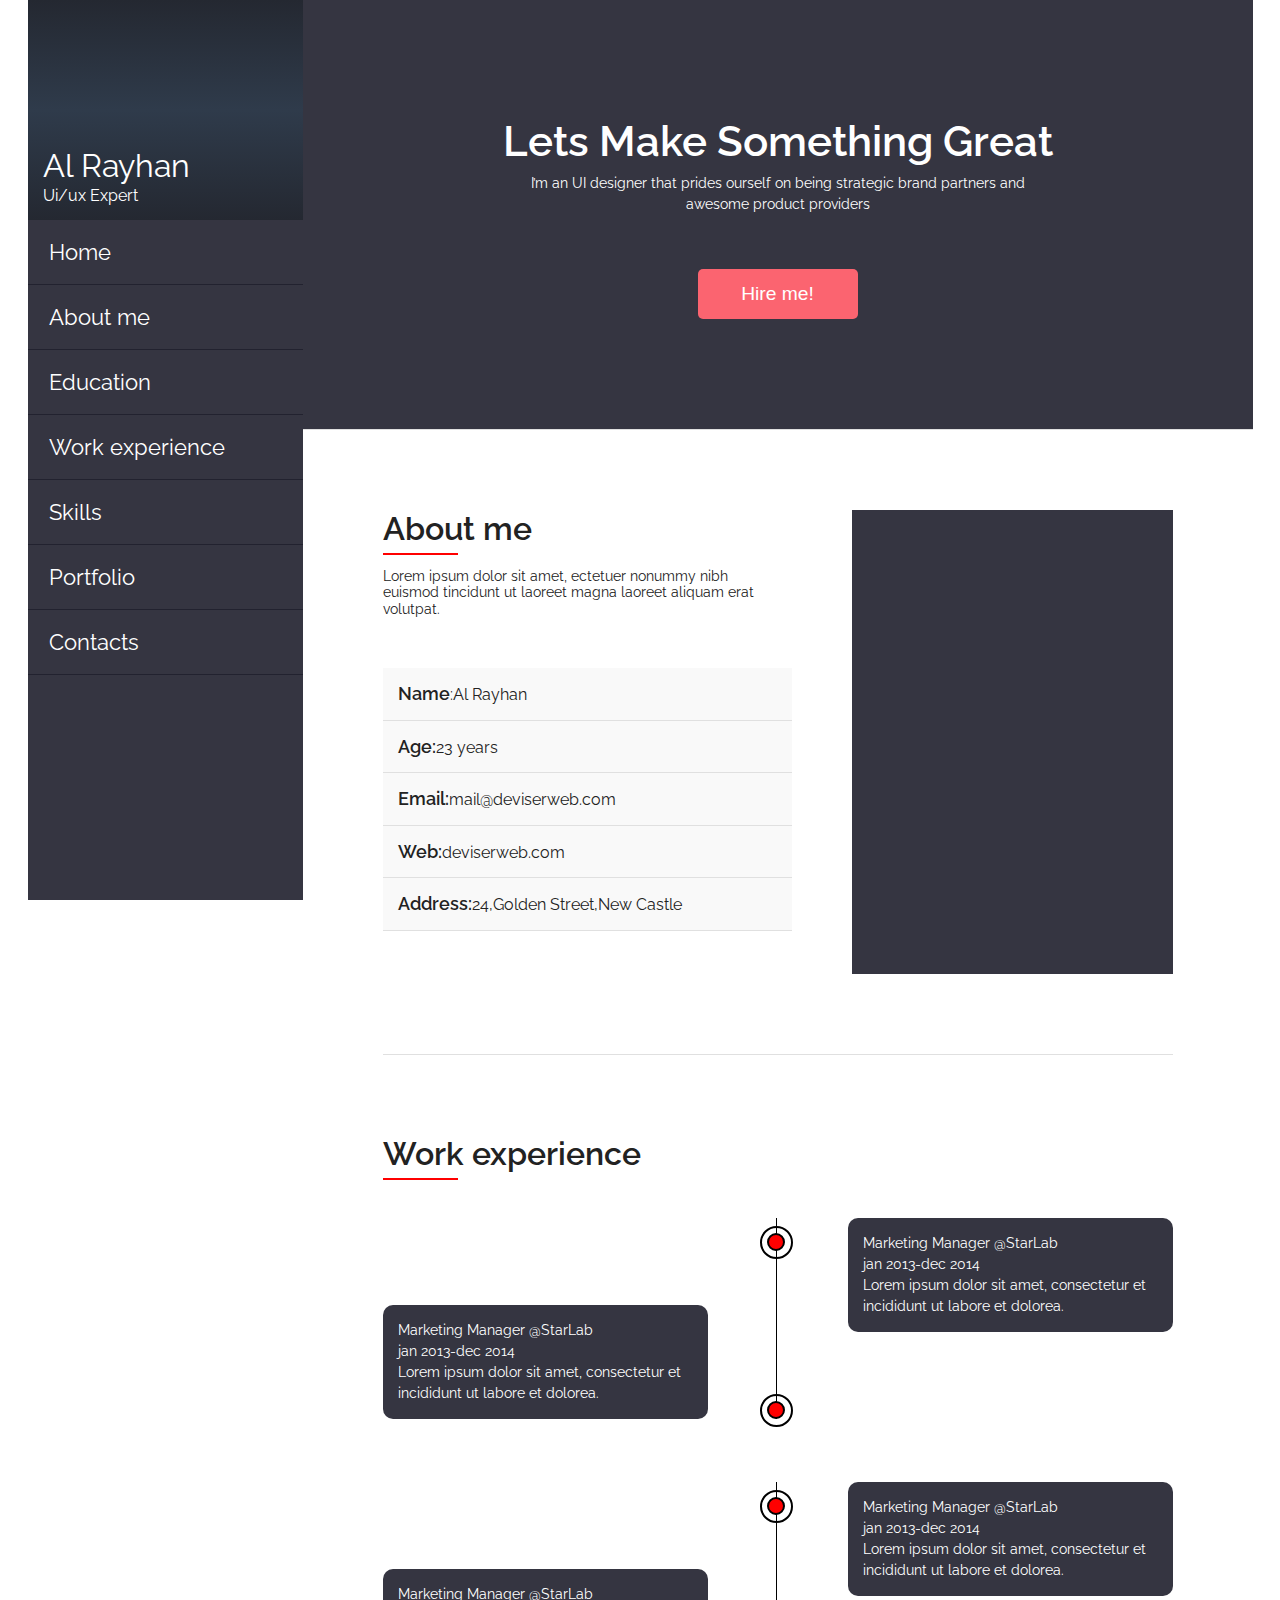
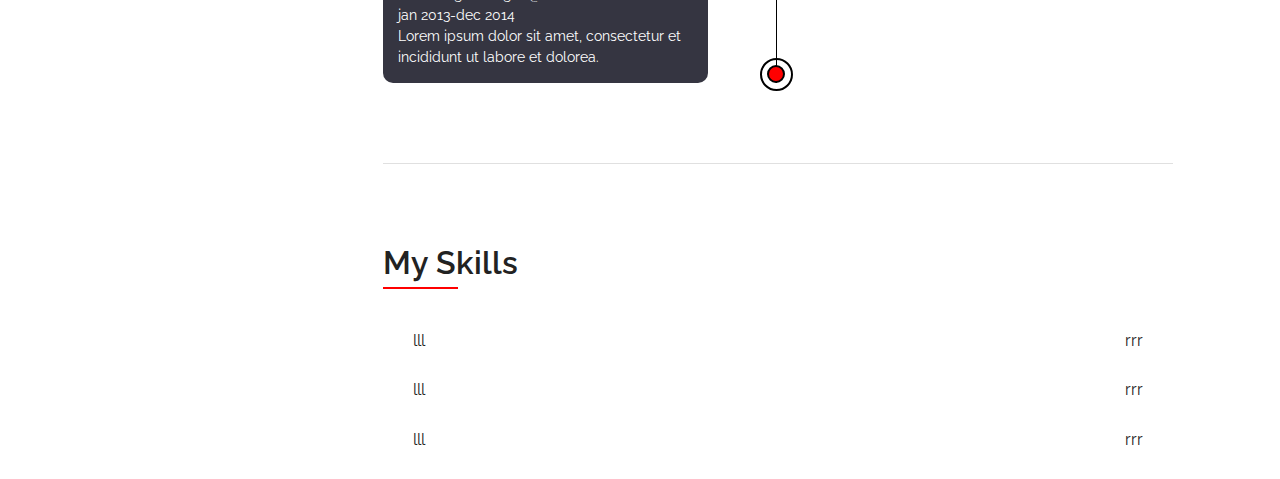
==== index.html @ 4c9f5d1c "timeline add" ====
<!DOCTYPE html>
<html lang="en">
<head>
    <meta charset="UTF-8">
    <title>Title</title>
    <link href="style_resume-home.css" rel="stylesheet">
    <link href="fontawesome/css/all.css" rel="stylesheet">
    <link href="https://fonts.googleapis.com/css?family=Raleway&display=swap" rel="stylesheet">
</head>
<body>
<div class="full-width">
    <aside class="left-sidebar">
        <div class="avatar-gradient">
           <ul class="avatar-gradient__ul">
            <li>Al Rayhan</li>
            <li>Ui/ux Expert</li>
           </ul>
        </div>
            <ul class="left-sidebar__navigation">
                <li><a href="">Home</a> </li>
                <li><a href="">About me</a> </li>
                <li><a href="">Education</a> </li>
                <li><a href="">Work experience</a> </li>
                <li><a href="">Skills</a> </li>
                <li><a href="">Portfolio</a> </li>
                <li><a href="">Contacts</a> </li>
            </ul>
    </aside>
    <main class="full-width column">
        <div class="main-content__width chanel__bottom">
            <div class="welcome">
                <h1>Lets Make Something Great</h1>
                <h2>I’m an UI designer that prides ourself on being strategic brand partners and <br> awesome product providers</h2>
                <button class="welcome__button">Hire me!</button>
            </div>
        </div>
<div class="introducing">
        <article class="main-content__width">
            <div class="introducing__left-side">
                <div class="heading">
                    <h1><span>Abou</span>t me</h1> <br>
                    <p>Lorem ipsum dolor sit amet, ectetuer nonummy nibh <br> euismod tincidunt ut laoreet  magna  laoreet  aliquam erat volutpat.</p>
                </div>
                <ul class="profile__list">
                    <li><span>Name</span>:Al Rayhan</li>
                    <li><span>Age:</span>23 years</li>
                    <li><span>Email:</span>mail@deviserweb.com</li>
                    <li><span>Web:</span>deviserweb.com</li>
                    <li><span>Address:</span>24,Golden Street,New Castle</li>
                </ul>
            </div>
            <div class="introducing__right-side">
                <img src="media/avatar.png" alt="avatar">
            </div>
        </article>
</div>
        <div class="work-experience">
                <div class="heading">
                    <h1><span>Work</span> experience</h1> <br>
                </div>
            <div class="main-content__width">
                <div class="timeline-block">
                    <ul class="timeline-el__left">
                        <li class="timeline-el-item">
                            <div class="timeline-el-item__circle">
                                <div class="timeline-el-item__circle-big"></div>
                            </div>
                            <div class="timeline-el-item__wrapper">
                                <div class="timeline-el-item__line"></div>
                                <div class="timeline-el-item__content">
                                    <p><span>Marketing Manager</span> @StarLab</p>
                                    <p>jan 2013-dec 2014</p>
                                    <p>Lorem ipsum dolor sit amet, consectetur et incididunt ut labore et dolorea.</p>
                                </div>
                            </div>
                        </li>
                        <li class="timeline-el-item">
                            <div class="timeline-el-item__circle">
                                <div class="timeline-el-item__circle-big"></div>
                            </div>
                            <div class="timeline-el-item__wrapper">
                                <div class="timeline-el-item__line"></div>
                                <div class="timeline-el-item__content">
                                    <p><span>Marketing Manager</span> @StarLab</p>
                                    <p>jan 2013-dec 2014</p>
                                    <p>Lorem ipsum dolor sit amet, consectetur et incididunt ut labore et dolorea.</p>
                                </div>
                            </div>
                        </li>
                    </ul>
                    <ul class="timeline-el__right">
                        <li class="timeline-el-item">
                            <div class="timeline-el-item__circle">
                                <div class="timeline-el-item__circle-big"></div>
                            </div>
                            <div class="timeline-el-item__wrapper">
                                <div class="timeline-el-item__line"></div>
                                <div class="timeline-el-item__content">
                                <p><span>Marketing Manager</span> @StarLab</p>
                                <p>jan 2013-dec 2014</p>
                                <p>Lorem ipsum dolor sit amet, consectetur et incididunt ut labore et dolorea.</p>
                            </div>
                            </div>
                        </li>
                        <li class="timeline-el-item">
                            <div class="timeline-el-item__circle">
                                <div class="timeline-el-item__circle-big"></div>
                            </div>
                            <div class="timeline-el-item__wrapper">
                                <div class="timeline-el-item__line"></div>
                                <div class="timeline-el-item__content">
                                    <p><span>Marketing Manager</span> @StarLab</p>
                                    <p>jan 2013-dec 2014</p>
                                    <p>Lorem ipsum dolor sit amet, consectetur et incididunt ut labore et dolorea.</p>
                                </div>
                            </div>
                        </li>
                    </ul>
                </div>
            </div>
        </div>
        <div class="work-experience">
            <div class="heading">
                <h1><span>My Sk</span>ills</h1> <br>
            </div>
            <div class="skills">
            <div class="skills__left-side">
                <div>lll</div>
                <div>lll</div>
                <div>lll</div>
            </div>
            <div class="skills__right-side">
                <div>rrr</div>
                <div>rrr</div>
                <div>rrr</div>
            </div>
        </div>
        </div>
    </main>
</div>
</body>
</html>
---- style_resume-home.css ----
html, body, div, span, applet, object, iframe,
h1, h2, h3, h4, h5, h6, p, blockquote, pre,
a, abbr, acronym, address, big, cite, code,
del, dfn, em, img, ins, kbd, q, s, samp,
small, strike, strong, sub, sup, tt, var,
b, u, i, center,
dl, dt, dd, ol, ul, li,
fieldset, form, label, legend,
table, caption, tbody, tfoot, thead, tr, th, td,
article, aside, canvas, details, embed,
figure, figcaption, footer, header, hgroup,
menu, nav, output, ruby, section, summary,
time, mark, audio, video {
  margin: 0;
  padding: 0;
  border: 0;
  font-size: 100%;
  font: inherit;
  font-family: "Raleway", sans-serif;
  vertical-align: baseline;
}

/* make sure to set some focus styles for accessibility */
:focus {
  outline: 0;
}

/* HTML5 display-role reset for older browsers */
article, aside, details, figcaption, figure,
footer, header, hgroup, menu, nav, section {
  display: block;
}

body {
  line-height: 1;
}

ol, ul {
  list-style: none;
}

blockquote, q {
  quotes: none;
}

blockquote:before, blockquote:after,
q:before, q:after {
  content: "";
  content: none;
}

table {
  border-collapse: collapse;
  border-spacing: 0;
}

input[type=search]::-webkit-search-cancel-button,
input[type=search]::-webkit-search-decoration,
input[type=search]::-webkit-search-results-button,
input[type=search]::-webkit-search-results-decoration {
  -webkit-appearance: none;
  -moz-appearance: none;
}

input[type=search] {
  -webkit-appearance: none;
  -moz-appearance: none;
  -webkit-box-sizing: content-box;
  -moz-box-sizing: content-box;
  box-sizing: content-box;
}

textarea {
  overflow: auto;
  vertical-align: top;
  resize: vertical;
}

/**
 * Correct `inline-block` display not defined in IE 6/7/8/9 and Firefox 3.
 */
audio,
canvas,
video {
  display: inline-block;
  *display: inline;
  *zoom: 1;
  max-width: 100%;
}

/**
 * Prevent modern browsers from displaying `audio` without controls.
 * Remove excess height in iOS 5 devices.
 */
audio:not([controls]) {
  display: none;
  height: 0;
}

/**
 * Address styling not present in IE 7/8/9, Firefox 3, and Safari 4.
 * Known issue: no IE 6 support.
 */
[hidden] {
  display: none;
}

/**
 * 1. Correct text resizing oddly in IE 6/7 when body `font-size` is set using
 *    `em` units.
 * 2. Prevent iOS text size adjust after orientation change, without disabling
 *    user zoom.
 */
html {
  font-size: 100%;
  /* 1 */
  -webkit-text-size-adjust: 100%;
  /* 2 */
  -ms-text-size-adjust: 100%;
  /* 2 */
}

/**
 * Address `outline` inconsistency between Chrome and other browsers.
 */
a:focus {
  outline: thin dotted;
}

/**
 * Improve readability when focused and also mouse hovered in all browsers.
 */
a:active,
a:hover {
  outline: 0;
}

/**
 * 1. Remove border when inside `a` element in IE 6/7/8/9 and Firefox 3.
 * 2. Improve image quality when scaled in IE 7.
 */
img {
  border: 0;
  /* 1 */
  -ms-interpolation-mode: bicubic;
  /* 2 */
}

/**
 * Address margin not present in IE 6/7/8/9, Safari 5, and Opera 11.
 */
figure {
  margin: 0;
}

/**
 * Correct margin displayed oddly in IE 6/7.
 */
form {
  margin: 0;
}

/**
 * Define consistent border, margin, and padding.
 */
fieldset {
  border: 1px solid #c0c0c0;
  margin: 0 2px;
  padding: 0.35em 0.625em 0.75em;
}

/**
 * 1. Correct color not being inherited in IE 6/7/8/9.
 * 2. Correct text not wrapping in Firefox 3.
 * 3. Correct alignment displayed oddly in IE 6/7.
 */
legend {
  border: 0;
  /* 1 */
  padding: 0;
  white-space: normal;
  /* 2 */
  *margin-left: -7px;
  /* 3 */
}

/**
 * 1. Correct font size not being inherited in all browsers.
 * 2. Address margins set differently in IE 6/7, Firefox 3+, Safari 5,
 *    and Chrome.
 * 3. Improve appearance and consistency in all browsers.
 */
button,
input,
select,
textarea {
  font-size: 100%;
  /* 1 */
  margin: 0;
  /* 2 */
  vertical-align: baseline;
  /* 3 */
  *vertical-align: middle;
  /* 3 */
}

/**
 * Address Firefox 3+ setting `line-height` on `input` using `!important` in
 * the UA stylesheet.
 */
button,
input {
  line-height: normal;
}

/**
 * Address inconsistent `text-transform` inheritance for `button` and `select`.
 * All other form control elements do not inherit `text-transform` values.
 * Correct `button` style inheritance in Chrome, Safari 5+, and IE 6+.
 * Correct `select` style inheritance in Firefox 4+ and Opera.
 */
button,
select {
  text-transform: none;
}

/**
 * 1. Avoid the WebKit bug in Android 4.0.* where (2) destroys native `audio`
 *    and `video` controls.
 * 2. Correct inability to style clickable `input` types in iOS.
 * 3. Improve usability and consistency of cursor style between image-type
 *    `input` and others.
 * 4. Remove inner spacing in IE 7 without affecting normal text inputs.
 *    Known issue: inner spacing remains in IE 6.
 */
button,
html input[type=button],
input[type=reset],
input[type=submit] {
  -webkit-appearance: button;
  /* 2 */
  cursor: pointer;
  /* 3 */
  *overflow: visible;
  /* 4 */
}

/**
 * Re-set default cursor for disabled elements.
 */
button[disabled],
html input[disabled] {
  cursor: default;
}

/**
 * 1. Address box sizing set to content-box in IE 8/9.
 * 2. Remove excess padding in IE 8/9.
 * 3. Remove excess padding in IE 7.
 *    Known issue: excess padding remains in IE 6.
 */
input[type=checkbox],
input[type=radio] {
  box-sizing: border-box;
  /* 1 */
  padding: 0;
  /* 2 */
  *height: 13px;
  /* 3 */
  *width: 13px;
  /* 3 */
}

/**
 * 1. Address `appearance` set to `searchfield` in Safari 5 and Chrome.
 * 2. Address `box-sizing` set to `border-box` in Safari 5 and Chrome
 *    (include `-moz` to future-proof).
 */
input[type=search] {
  -webkit-appearance: textfield;
  /* 1 */
  -moz-box-sizing: content-box;
  -webkit-box-sizing: content-box;
  /* 2 */
  box-sizing: content-box;
}

/**
 * Remove inner padding and search cancel button in Safari 5 and Chrome
 * on OS X.
 */
input[type=search]::-webkit-search-cancel-button,
input[type=search]::-webkit-search-decoration {
  -webkit-appearance: none;
}

/**
 * Remove inner padding and border in Firefox 3+.
 */
button::-moz-focus-inner,
input::-moz-focus-inner {
  border: 0;
  padding: 0;
}

/**
 * 1. Remove default vertical scrollbar in IE 6/7/8/9.
 * 2. Improve readability and alignment in all browsers.
 */
textarea {
  overflow: auto;
  /* 1 */
  vertical-align: top;
  /* 2 */
}

/**
 * Remove most spacing between table cells.
 */
table {
  border-collapse: collapse;
  border-spacing: 0;
}

html,
button,
input,
select,
textarea {
  color: #222;
}

::-moz-selection {
  background: #b3d4fc;
  text-shadow: none;
}

::selection {
  background: #b3d4fc;
  text-shadow: none;
}

img {
  vertical-align: middle;
}

fieldset {
  border: 0;
  margin: 0;
  padding: 0;
}

textarea {
  resize: vertical;
}

.chromeframe {
  margin: 0.2em 0;
  background: #ccc;
  color: #000;
  padding: 0.2em 0;
}

* {
  box-sizing: border-box;
}

.full-width {
  max-width: 1225px;
  display: flex;
  width: 100%;
  margin: 0 auto;
  align-items: flex-start;
}

.column {
  flex-direction: column;
  margin-left: 275px;
}

.main-content__width {
  max-width: 950px;
  width: 100%;
  display: flex;
  padding-bottom: 80px;
  border-bottom: 1px solid #e0e0e0;
}

.chanel__bottom {
  padding-bottom: 0;
}

.welcome {
  width: 100%;
  text-align: center;
  margin: 0 auto;
  background: #353541;
  padding: 110px;
  color: #fff;
  line-height: 1.5;
  font-size: 0.875em;
}
.welcome .welcome__button {
  color: #fff;
  background: #fb6470;
  border: none;
  font-size: 1.375em;
  width: 160px;
  height: 50px;
  border-radius: 5px;
  margin-top: 54px;
}
.welcome h1 {
  font-size: 3em;
  font-weight: 600;
}

.left-sidebar {
  position: fixed;
  width: 100%;
  display: flex;
  flex-direction: column;
  max-width: 275px;
  overflow: auto;
  height: 100%;
  background: #353541;
}
.left-sidebar .avatar-gradient {
  display: flex;
  align-items: flex-end;
  width: 100%;
  height: 220px;
  background: linear-gradient(0deg, #242831 0%, #2f3b4b 50%, #242831 100%);
}
.left-sidebar .avatar-gradient .avatar-gradient__ul {
  padding: 15px;
  line-height: 1.2;
}
.left-sidebar .avatar-gradient .avatar-gradient__ul li:first-child {
  color: #fff;
  font-size: 2em;
}
.left-sidebar .avatar-gradient .avatar-gradient__ul li:nth-child(2) {
  color: #fff;
  font-size: 1em;
}
.left-sidebar .left-sidebar__navigation li {
  background: #353541;
  padding: 21px;
  border-bottom: 1px solid #22222f;
}
.left-sidebar .left-sidebar__navigation a {
  text-decoration: none;
  color: #fff;
  font-size: 1.375em;
}
.left-sidebar .left-sidebar__navigation a :visited {
  color: #fff;
}

.introducing {
  width: 100%;
  padding: 80px;
  padding-bottom: 0;
  line-height: 1.2;
}
.introducing .introducing__left-side {
  padding-right: 60px;
}
.introducing .heading h1 {
  font-size: 2em;
  font-weight: 600;
}
.introducing .heading p {
  font-size: 0.875em;
}
.introducing .heading span::before {
  content: "";
  width: 75px;
  height: 2px;
  background: red;
  position: absolute;
  margin-top: 43px;
}
.introducing .profile__list {
  margin-top: 50px;
}
.introducing .profile__list li span {
  font-size: 1.125em;
  font-weight: 600;
}
.introducing .profile__list li {
  padding: 15px;
  background: #f9f9f9;
  border-bottom: 1px solid #e0e0e0;
}

.work-experience {
  width: 100%;
  padding: 80px;
  padding-bottom: 0;
  line-height: 1.2;
}
.work-experience .heading h1 {
  font-size: 2em;
  font-weight: 600;
}
.work-experience .heading p {
  font-size: 0.875em;
}
.work-experience .heading span::before {
  content: "";
  width: 75px;
  height: 2px;
  background: red;
  position: absolute;
  margin-top: 43px;
}
.work-experience .timeline-block {
  width: 100%;
}
.work-experience .timeline-block::before {
  content: "";
}
.work-experience .timeline-block__popover {
  background: #353541;
  padding: 18px;
  font-size: 1em;
  color: #fff;
  border-radius: 8px;
  position: relative;
  width: 42%;
  margin-bottom: 50px;
  padding: 18px;
  border-radius: 10px;
  background: #353541;
}
.work-experience .timeline-block__popover span {
  font-weight: 600;
}
.work-experience .timeline-block__popover .work-information p:nth-child(2) {
  font-size: 0.875em;
}
.work-experience .timeline-block__popover .work-information p:first-child {
  color: #fb6470;
  text-transform: uppercase;
}
.work-experience .timeline-block__popover:nth-child(2n) {
  float: left;
  clear: both;
  margin-bottom: 10px;
  transform: scale(-1, 1);
}
.work-experience .timeline-block__popover:nth-child(2n) .work-position {
  transform: scale(-1, 1);
}
.work-experience .timeline-block__popover:nth-child(2n) .work-information {
  transform: scale(-1, 1);
}
.work-experience .timeline-block__popover:nth-child(2n+1) {
  clear: both;
  float: right;
}
.work-experience .timeline-block__popover-circle {
  position: absolute;
  width: 15px;
  height: 15px;
  border-radius: 50%;
  border: 2px solid #000;
  background: #fb6470;
  margin-left: -89px;
  z-index: 10;
}
.work-experience .timeline-block__popover-circle .timeline-block__popover-circle-big {
  width: 35px;
  height: 35px;
  border: 2px solid #000;
  position: absolute;
  top: 0;
  left: 0;
  bottom: 0;
  margin: auto;
  border-radius: 50%;
  left: -12px;
}

.skills {
  display: flex;
  justify-content: space-between;
}
.skills div {
  padding: 15px;
}

.timeline-block {
  display: flex;
  position: relative;
}
.timeline-block .timeline-el__right {
  margin-left: 70px;
}
.timeline-block .timeline-el__right .timeline-el-item .timeline-el-item__wrapper .timeline-el-item__line {
  margin-left: -22%;
}
.timeline-block .timeline-el__right .timeline-el-item .timeline-el-item__circle {
  position: absolute;
  width: 18px;
  height: 18px;
  border-radius: 50%;
  background: red;
  border: 2px solid #000;
  right: 119.3%;
}
.timeline-block .timeline-el__right .timeline-el-item .timeline-el-item__circle-big {
  width: 33px;
  height: 33px;
  border-radius: 50%;
  border: 2px solid #000;
  z-index: 9;
  margin-top: -9px;
  margin-left: -9px;
}
.timeline-block .timeline-el__left {
  margin-right: 70px;
}
.timeline-block .timeline-el__left .timeline-el-item .timeline-el-item__wrapper .timeline-el-item__line {
  margin-left: 121%;
}
.timeline-block .timeline-el__left .timeline-el-item .timeline-el-item__circle {
  position: absolute;
  width: 18px;
  height: 18px;
  border-radius: 50%;
  background: red;
  border: 2px solid #000;
  left: 118.3%;
  top: 85%;
}
.timeline-block .timeline-el__left .timeline-el-item .timeline-el-item__circle-big {
  width: 33px;
  height: 33px;
  border-radius: 50%;
  border: 2px solid #000;
  z-index: 9;
  margin-top: -9px;
  margin-left: -9px;
}
.timeline-block li {
  position: relative;
  padding: 15px;
  background: #353541;
  color: #fff;
  border-radius: 10px;
  font-size: 0.875em;
  line-height: 1.5;
}
.timeline-block .timeline-el__left li:first-child {
  margin-top: 112px;
  margin-bottom: 150px;
}
.timeline-block .timeline-el__right li:first-child {
  margin-top: 25px;
  margin-bottom: 150px;
}
.timeline-block .timeline-el-item__circle {
  position: absolute;
  width: 18px;
  height: 18px;
  border-radius: 50%;
  background: red;
  border: 2px solid #000;
  z-index: 10;
}
.timeline-block .timeline-el-item__line {
  position: absolute;
  height: 100%;
  border-left: 1px solid #000;
  bottom: 0;
  top: 0;
  left: 0;
  margin: auto;
}

/*# sourceMappingURL=style_resume-home.css.map */
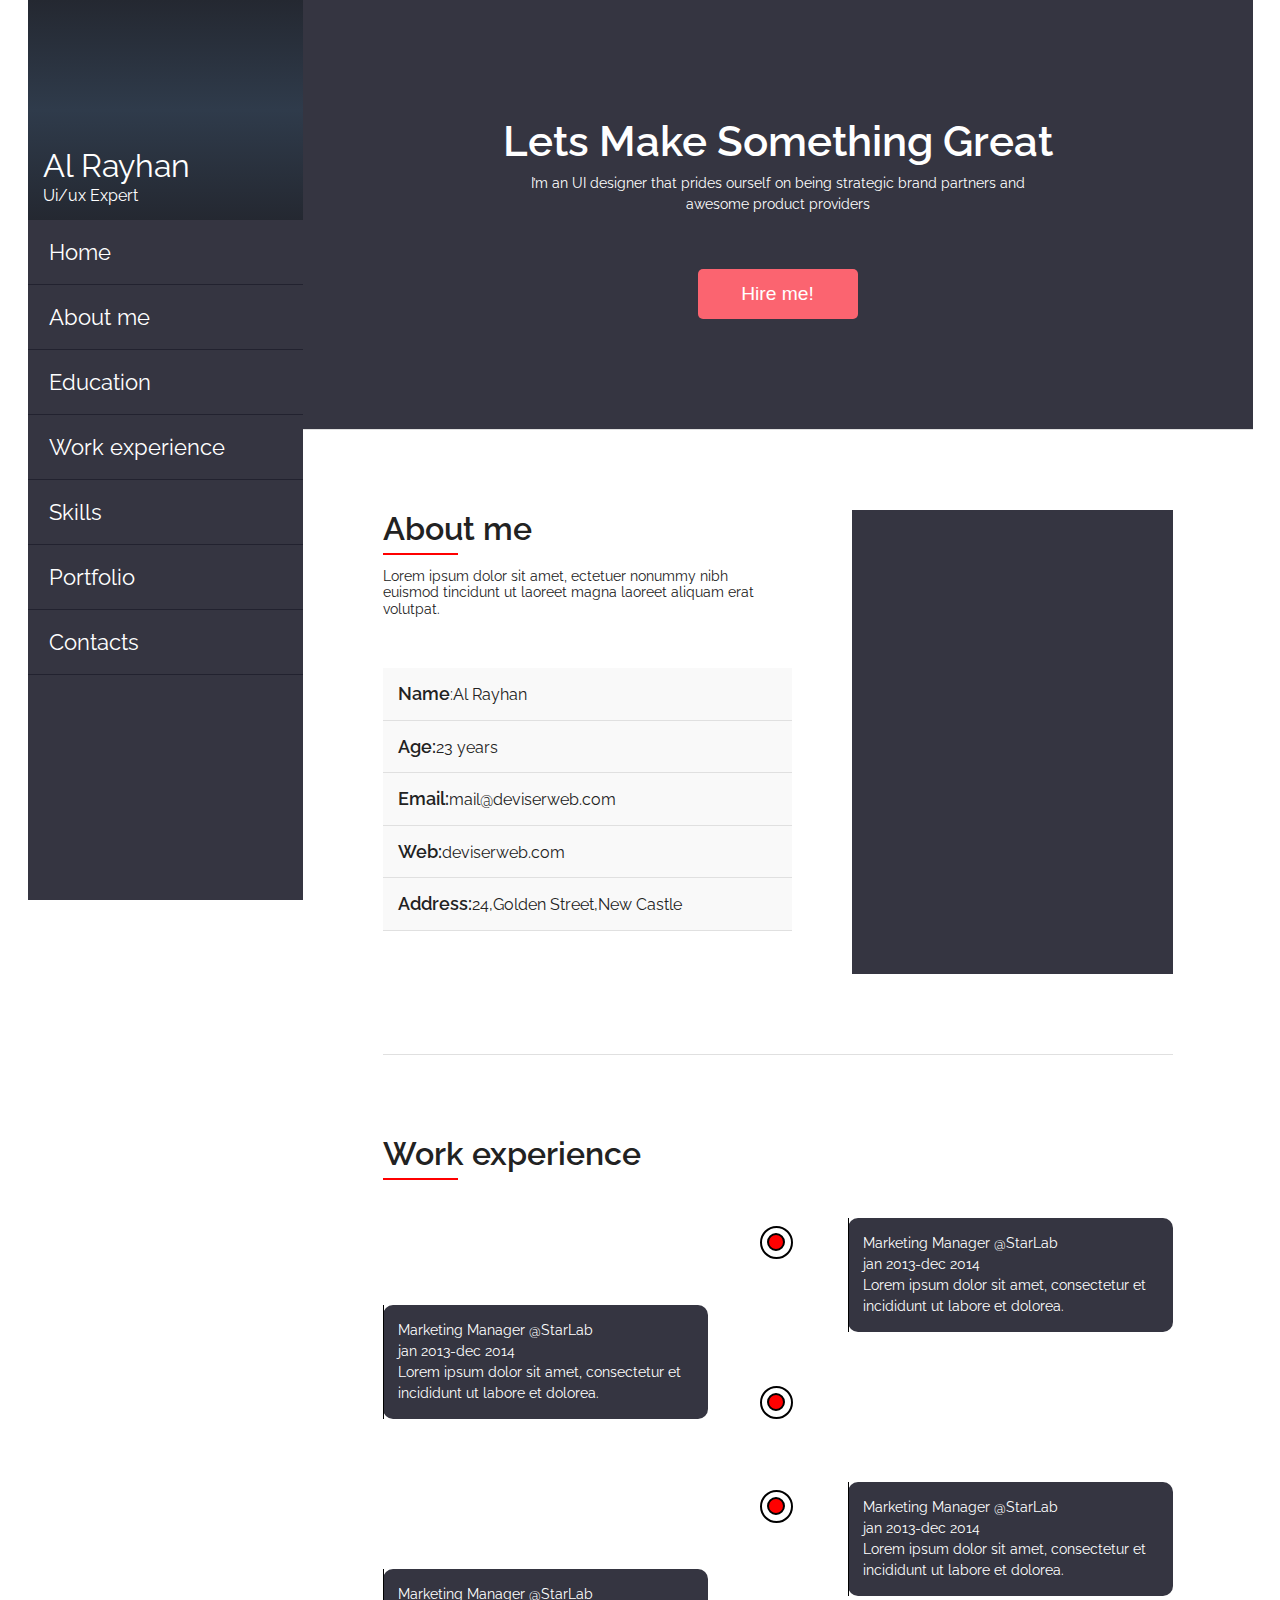
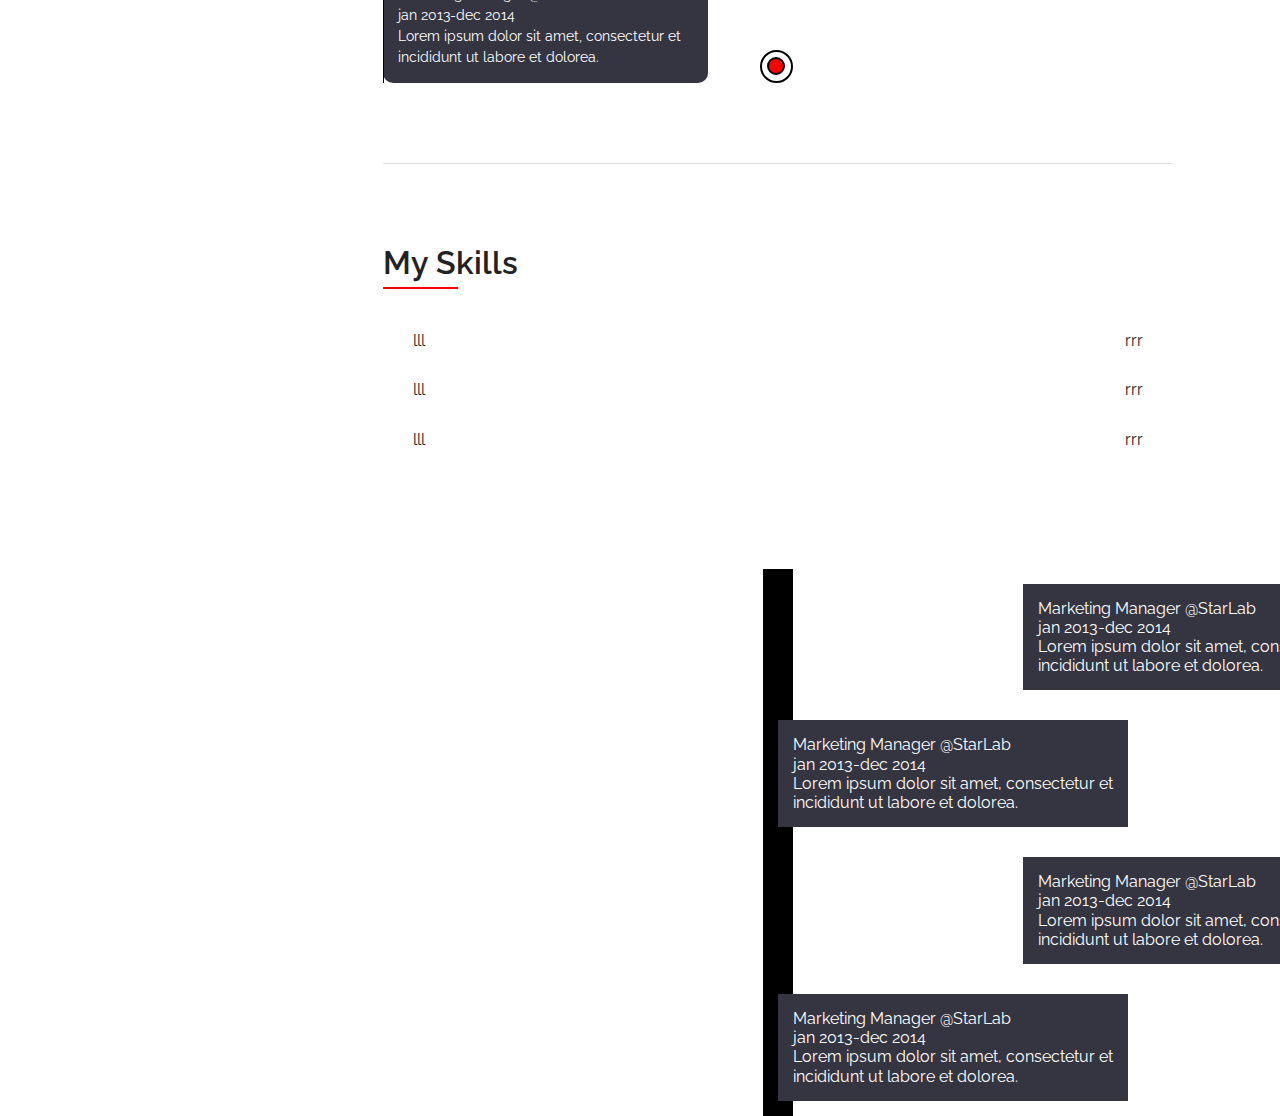
==== commit c9f0722e: "add more timeline" ====
--- a/index.html
+++ b/index.html
@@ -136,6 +136,38 @@
             </div>
         </div>
         </div>
+        <section class="timeline work-experience">
+            <ul class="timeline-ul">
+                <li class="timeline-li">
+                    <div class="timeline-li__text">
+                        <p><span>Marketing Manager</span> @StarLab</p>
+                        <p>jan 2013-dec 2014</p>
+                        <p>Lorem ipsum dolor sit amet, consectetur et incididunt ut labore et dolorea.</p>
+                    </div>
+                </li>
+                <li class="timeline-li">
+                    <div class="timeline-li__text">
+                        <p><span>Marketing Manager</span> @StarLab</p>
+                        <p>jan 2013-dec 2014</p>
+                        <p>Lorem ipsum dolor sit amet, consectetur et incididunt ut labore et dolorea.</p>
+                    </div>
+                </li>
+                <li class="timeline-li">
+                    <div class="timeline-li__text">
+                        <p><span>Marketing Manager</span> @StarLab</p>
+                        <p>jan 2013-dec 2014</p>
+                        <p>Lorem ipsum dolor sit amet, consectetur et incididunt ut labore et dolorea.</p>
+                    </div>
+                </li>
+                <li class="timeline-li">
+                    <div class="timeline-li__text">
+                        <p><span>Marketing Manager</span> @StarLab</p>
+                        <p>jan 2013-dec 2014</p>
+                        <p>Lorem ipsum dolor sit amet, consectetur et incididunt ut labore et dolorea.</p>
+                    </div>
+                </li>
+            </ul>
+        </section>
     </main>
 </div>
 </body>
--- a/style_resume-home.css
+++ b/style_resume-home.css
@@ -516,81 +516,6 @@
   position: absolute;
   margin-top: 43px;
 }
-.work-experience .timeline-block {
-  width: 100%;
-}
-.work-experience .timeline-block::before {
-  content: "";
-}
-.work-experience .timeline-block__popover {
-  background: #353541;
-  padding: 18px;
-  font-size: 1em;
-  color: #fff;
-  border-radius: 8px;
-  position: relative;
-  width: 42%;
-  margin-bottom: 50px;
-  padding: 18px;
-  border-radius: 10px;
-  background: #353541;
-}
-.work-experience .timeline-block__popover span {
-  font-weight: 600;
-}
-.work-experience .timeline-block__popover .work-information p:nth-child(2) {
-  font-size: 0.875em;
-}
-.work-experience .timeline-block__popover .work-information p:first-child {
-  color: #fb6470;
-  text-transform: uppercase;
-}
-.work-experience .timeline-block__popover:nth-child(2n) {
-  float: left;
-  clear: both;
-  margin-bottom: 10px;
-  transform: scale(-1, 1);
-}
-.work-experience .timeline-block__popover:nth-child(2n) .work-position {
-  transform: scale(-1, 1);
-}
-.work-experience .timeline-block__popover:nth-child(2n) .work-information {
-  transform: scale(-1, 1);
-}
-.work-experience .timeline-block__popover:nth-child(2n+1) {
-  clear: both;
-  float: right;
-}
-.work-experience .timeline-block__popover-circle {
-  position: absolute;
-  width: 15px;
-  height: 15px;
-  border-radius: 50%;
-  border: 2px solid #000;
-  background: #fb6470;
-  margin-left: -89px;
-  z-index: 10;
-}
-.work-experience .timeline-block__popover-circle .timeline-block__popover-circle-big {
-  width: 35px;
-  height: 35px;
-  border: 2px solid #000;
-  position: absolute;
-  top: 0;
-  left: 0;
-  bottom: 0;
-  margin: auto;
-  border-radius: 50%;
-  left: -12px;
-}
-
-.skills {
-  display: flex;
-  justify-content: space-between;
-}
-.skills div {
-  padding: 15px;
-}
 
 .timeline-block {
   display: flex;
@@ -598,9 +523,6 @@
 }
 .timeline-block .timeline-el__right {
   margin-left: 70px;
-}
-.timeline-block .timeline-el__right .timeline-el-item .timeline-el-item__wrapper .timeline-el-item__line {
-  margin-left: -22%;
 }
 .timeline-block .timeline-el__right .timeline-el-item .timeline-el-item__circle {
   position: absolute;
@@ -623,9 +545,6 @@
 .timeline-block .timeline-el__left {
   margin-right: 70px;
 }
-.timeline-block .timeline-el__left .timeline-el-item .timeline-el-item__wrapper .timeline-el-item__line {
-  margin-left: 121%;
-}
 .timeline-block .timeline-el__left .timeline-el-item .timeline-el-item__circle {
   position: absolute;
   width: 18px;
@@ -634,7 +553,7 @@
   background: red;
   border: 2px solid #000;
   left: 118.3%;
-  top: 85%;
+  top: 78%;
 }
 .timeline-block .timeline-el__left .timeline-el-item .timeline-el-item__circle-big {
   width: 33px;
@@ -681,4 +600,35 @@
   margin: auto;
 }
 
+.skills {
+  display: flex;
+  justify-content: space-between;
+}
+.skills div {
+  padding: 15px;
+}
+
+/* test timeline*/
+.timeline .timeline-ul {
+  padding-top: 10px;
+}
+.timeline .timeline-ul li:nth-child(odd) div {
+  left: 45px;
+  transform: translate3d(200px, 0, 0);
+}
+.timeline .timeline-ul li {
+  position: relative;
+  padding: 15px;
+  margin: 0 auto;
+  background: #000;
+  width: 3px;
+}
+.timeline .timeline-ul .timeline-li__text {
+  padding: 15px;
+  color: #fff;
+  background: #353541;
+  position: relative;
+  width: 350px;
+}
+
 /*# sourceMappingURL=style_resume-home.css.map */
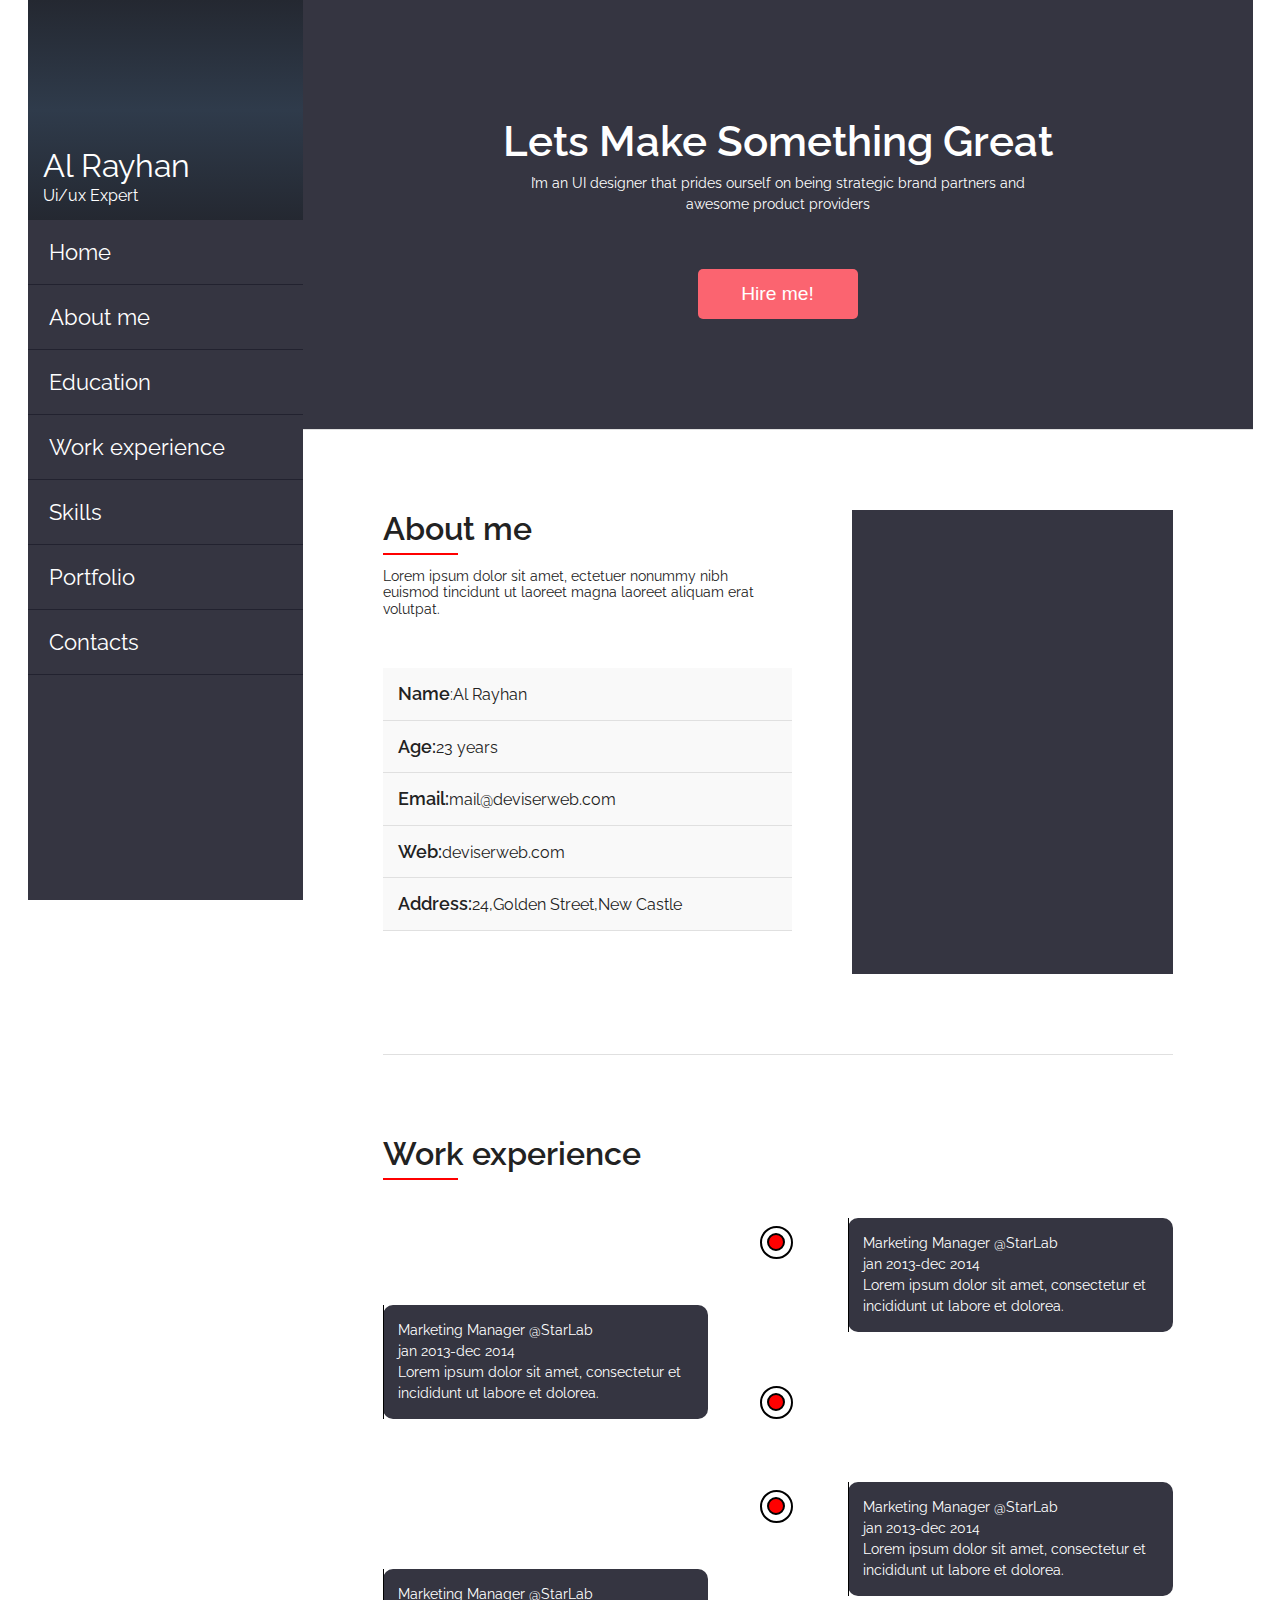
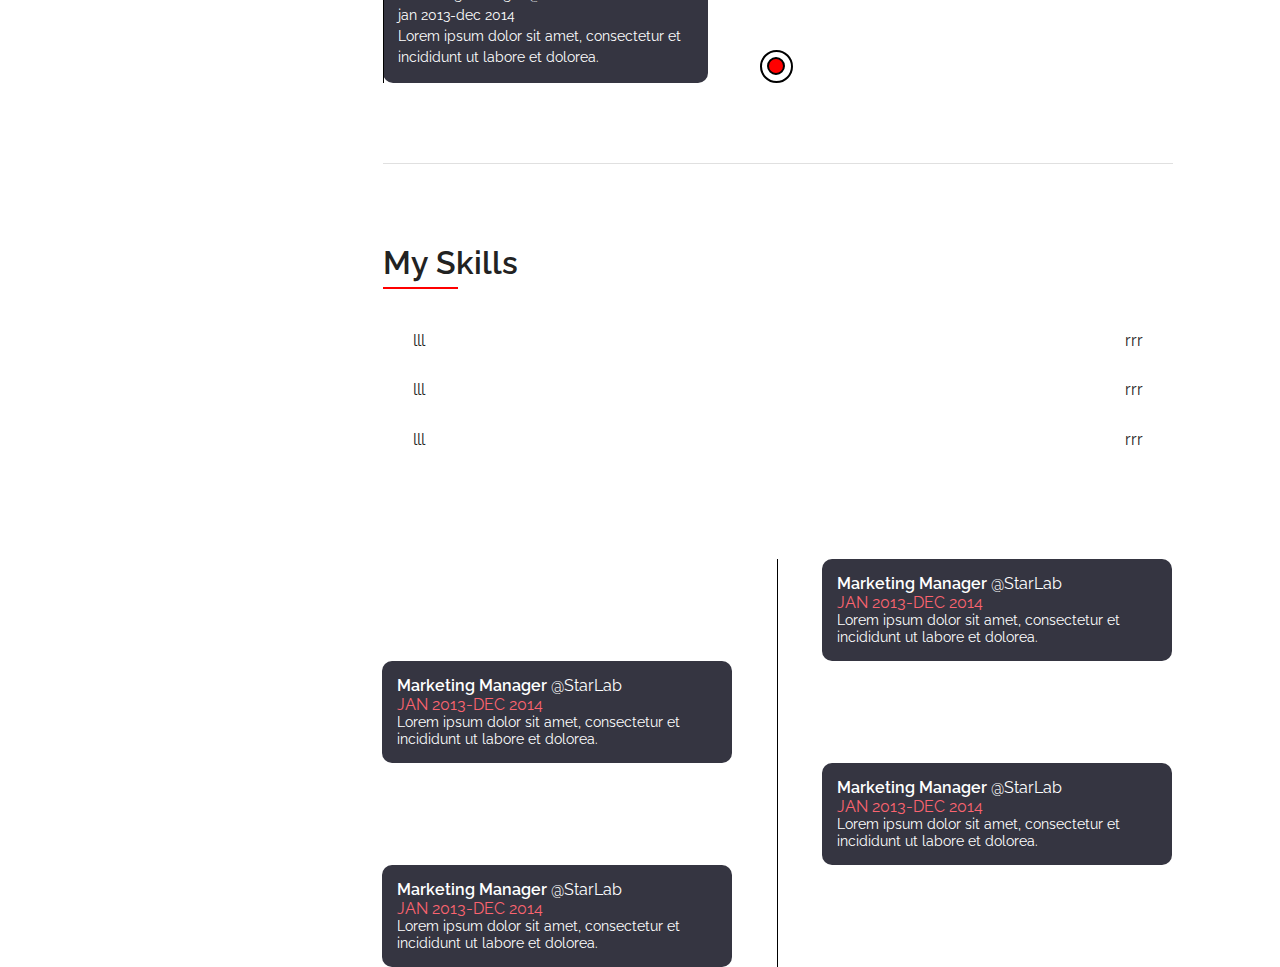
==== commit cdcfea38: "styling timeline" ====
--- a/index.html
+++ b/index.html
@@ -141,29 +141,29 @@
                 <li class="timeline-li">
                     <div class="timeline-li__text">
                         <p><span>Marketing Manager</span> @StarLab</p>
-                        <p>jan 2013-dec 2014</p>
-                        <p>Lorem ipsum dolor sit amet, consectetur et incididunt ut labore et dolorea.</p>
+                        <p class="timeline-li__text-pink">jan 2013-dec 2014</p>
+                        <p class="timeline-li__text-size">Lorem ipsum dolor sit amet, consectetur et incididunt ut labore et dolorea.</p>
                     </div>
                 </li>
                 <li class="timeline-li">
                     <div class="timeline-li__text">
                         <p><span>Marketing Manager</span> @StarLab</p>
-                        <p>jan 2013-dec 2014</p>
-                        <p>Lorem ipsum dolor sit amet, consectetur et incididunt ut labore et dolorea.</p>
+                        <p class="timeline-li__text-pink">jan 2013-dec 2014</p>
+                        <p class="timeline-li__text-size">Lorem ipsum dolor sit amet, consectetur et incididunt ut labore et dolorea.</p>
                     </div>
                 </li>
                 <li class="timeline-li">
                     <div class="timeline-li__text">
                         <p><span>Marketing Manager</span> @StarLab</p>
-                        <p>jan 2013-dec 2014</p>
-                        <p>Lorem ipsum dolor sit amet, consectetur et incididunt ut labore et dolorea.</p>
+                        <p class="timeline-li__text-pink">jan 2013-dec 2014</p>
+                        <p class="timeline-li__text-size">Lorem ipsum dolor sit amet, consectetur et incididunt ut labore et dolorea.</p>
                     </div>
                 </li>
                 <li class="timeline-li">
                     <div class="timeline-li__text">
                         <p><span>Marketing Manager</span> @StarLab</p>
-                        <p>jan 2013-dec 2014</p>
-                        <p>Lorem ipsum dolor sit amet, consectetur et incididunt ut labore et dolorea.</p>
+                        <p class="timeline-li__text-pink">jan 2013-dec 2014</p>
+                        <p class="timeline-li__text-size">Lorem ipsum dolor sit amet, consectetur et incididunt ut labore et dolorea.</p>
                     </div>
                 </li>
             </ul>
--- a/style_resume-home.css
+++ b/style_resume-home.css
@@ -609,19 +609,30 @@
 }
 
 /* test timeline*/
-.timeline .timeline-ul {
-  padding-top: 10px;
-}
-.timeline .timeline-ul li:nth-child(odd) div {
-  left: 45px;
-  transform: translate3d(200px, 0, 0);
-}
-.timeline .timeline-ul li {
+.timeline .timeline-ul .timeline-li:nth-child(odd) .timeline-li__text {
+  transform: translate3d(45px, 0, 0);
+}
+.timeline .timeline-ul .timeline-li:nth-child(even) .timeline-li__text {
+  transform: translate3d(-395px, 0, 0);
+}
+.timeline .timeline-ul .timeline-li {
   position: relative;
-  padding: 15px;
   margin: 0 auto;
   background: #000;
-  width: 3px;
+  width: 1px;
+}
+.timeline .timeline-ul .timeline-li .timeline-li__text {
+  border-radius: 10px;
+}
+.timeline .timeline-ul .timeline-li .timeline-li__text span {
+  font-weight: 600;
+}
+.timeline .timeline-ul .timeline-li .timeline-li__text .timeline-li__text-pink {
+  color: #fb6470;
+  text-transform: uppercase;
+}
+.timeline .timeline-ul .timeline-li .timeline-li__text .timeline-li__text-size {
+  font-size: 0.875em;
 }
 .timeline .timeline-ul .timeline-li__text {
   padding: 15px;
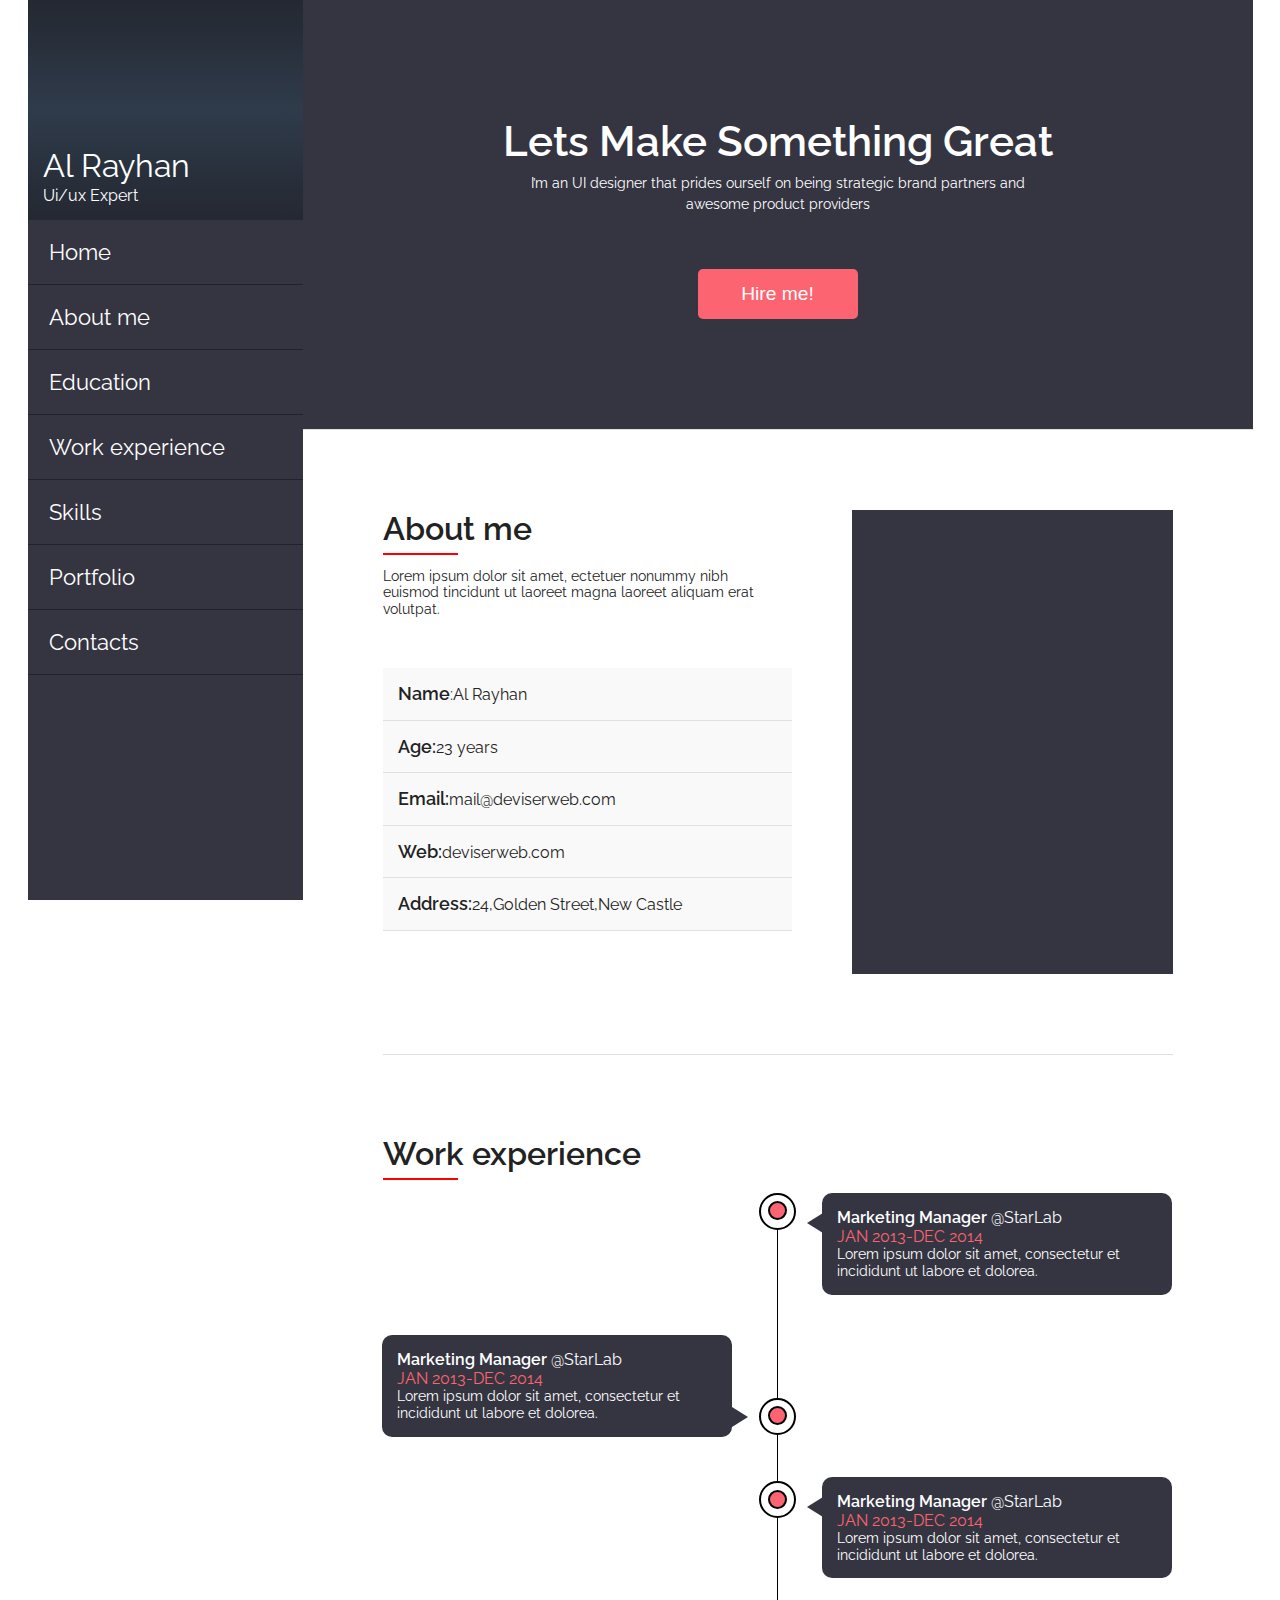
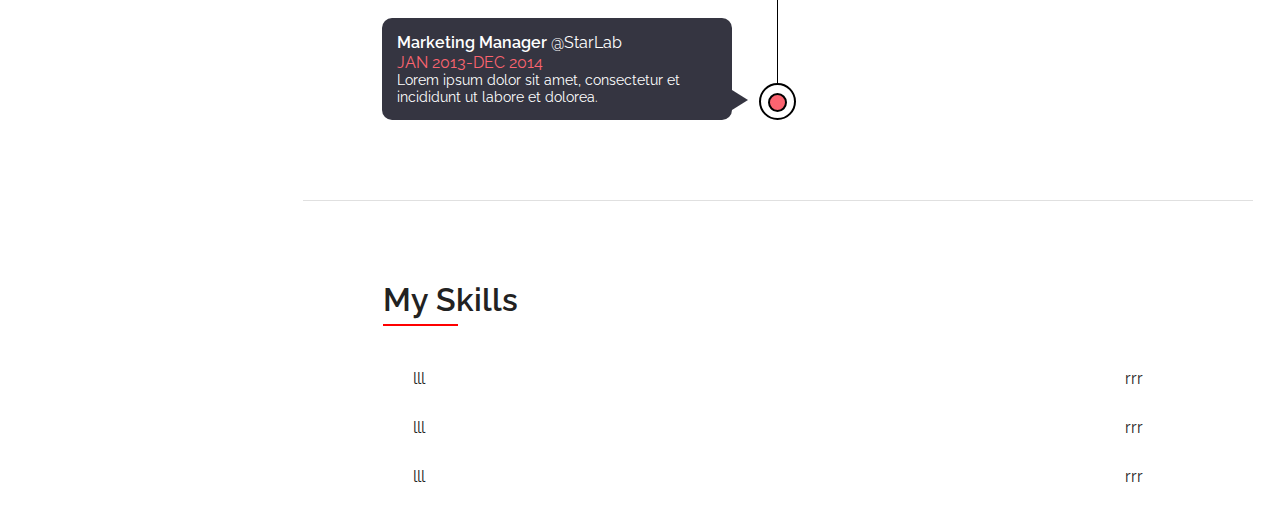
==== commit 5632d723: "work exp done" ====
--- a/index.html
+++ b/index.html
@@ -35,7 +35,7 @@
             </div>
         </div>
 <div class="introducing">
-        <article class="main-content__width">
+        <section class="main-content__width">
             <div class="introducing__left-side">
                 <div class="heading">
                     <h1><span>Abou</span>t me</h1> <br>
@@ -52,122 +52,60 @@
             <div class="introducing__right-side">
                 <img src="media/avatar.png" alt="avatar">
             </div>
-        </article>
+        </section>
 </div>
-        <div class="work-experience">
-                <div class="heading">
-                    <h1><span>Work</span> experience</h1> <br>
-                </div>
-            <div class="main-content__width">
-                <div class="timeline-block">
-                    <ul class="timeline-el__left">
-                        <li class="timeline-el-item">
-                            <div class="timeline-el-item__circle">
-                                <div class="timeline-el-item__circle-big"></div>
-                            </div>
-                            <div class="timeline-el-item__wrapper">
-                                <div class="timeline-el-item__line"></div>
-                                <div class="timeline-el-item__content">
-                                    <p><span>Marketing Manager</span> @StarLab</p>
-                                    <p>jan 2013-dec 2014</p>
-                                    <p>Lorem ipsum dolor sit amet, consectetur et incididunt ut labore et dolorea.</p>
-                                </div>
-                            </div>
-                        </li>
-                        <li class="timeline-el-item">
-                            <div class="timeline-el-item__circle">
-                                <div class="timeline-el-item__circle-big"></div>
-                            </div>
-                            <div class="timeline-el-item__wrapper">
-                                <div class="timeline-el-item__line"></div>
-                                <div class="timeline-el-item__content">
-                                    <p><span>Marketing Manager</span> @StarLab</p>
-                                    <p>jan 2013-dec 2014</p>
-                                    <p>Lorem ipsum dolor sit amet, consectetur et incididunt ut labore et dolorea.</p>
-                                </div>
-                            </div>
-                        </li>
-                    </ul>
-                    <ul class="timeline-el__right">
-                        <li class="timeline-el-item">
-                            <div class="timeline-el-item__circle">
-                                <div class="timeline-el-item__circle-big"></div>
-                            </div>
-                            <div class="timeline-el-item__wrapper">
-                                <div class="timeline-el-item__line"></div>
-                                <div class="timeline-el-item__content">
-                                <p><span>Marketing Manager</span> @StarLab</p>
-                                <p>jan 2013-dec 2014</p>
-                                <p>Lorem ipsum dolor sit amet, consectetur et incididunt ut labore et dolorea.</p>
-                            </div>
-                            </div>
-                        </li>
-                        <li class="timeline-el-item">
-                            <div class="timeline-el-item__circle">
-                                <div class="timeline-el-item__circle-big"></div>
-                            </div>
-                            <div class="timeline-el-item__wrapper">
-                                <div class="timeline-el-item__line"></div>
-                                <div class="timeline-el-item__content">
-                                    <p><span>Marketing Manager</span> @StarLab</p>
-                                    <p>jan 2013-dec 2014</p>
-                                    <p>Lorem ipsum dolor sit amet, consectetur et incididunt ut labore et dolorea.</p>
-                                </div>
-                            </div>
-                        </li>
-                    </ul>
-                </div>
+        <section class="timeline blocks-tittle main-content__width">
+            <div class="heading">
+                <h1><span>Work</span> experience</h1> <br>
             </div>
-        </div>
-        <div class="work-experience">
-            <div class="heading">
-                <h1><span>My Sk</span>ills</h1> <br>
-            </div>
-            <div class="skills">
-            <div class="skills__left-side">
-                <div>lll</div>
-                <div>lll</div>
-                <div>lll</div>
-            </div>
-            <div class="skills__right-side">
-                <div>rrr</div>
-                <div>rrr</div>
-                <div>rrr</div>
-            </div>
-        </div>
-        </div>
-        <section class="timeline work-experience">
             <ul class="timeline-ul">
-                <li class="timeline-li">
-                    <div class="timeline-li__text">
-                        <p><span>Marketing Manager</span> @StarLab</p>
+                <li class="timeline-li timeline-li-odd_first">
+                    <div class="timeline-li__text timeline-li__text-odd-popover">
+                        <p><span class="odd">Marketing Manager</span> @StarLab</p>
                         <p class="timeline-li__text-pink">jan 2013-dec 2014</p>
                         <p class="timeline-li__text-size">Lorem ipsum dolor sit amet, consectetur et incididunt ut labore et dolorea.</p>
                     </div>
                 </li>
-                <li class="timeline-li">
-                    <div class="timeline-li__text">
-                        <p><span>Marketing Manager</span> @StarLab</p>
+                <li class="timeline-li timeline-li-even_center">
+                    <div class="timeline-li__text timeline-li__text-even-popover">
+                        <p><span class="even_center">Marketing Manager</span> @StarLab</p>
                         <p class="timeline-li__text-pink">jan 2013-dec 2014</p>
                         <p class="timeline-li__text-size">Lorem ipsum dolor sit amet, consectetur et incididunt ut labore et dolorea.</p>
                     </div>
                 </li>
-                <li class="timeline-li">
-                    <div class="timeline-li__text">
-                        <p><span>Marketing Manager</span> @StarLab</p>
+                <li class="timeline-li timeline-li-odd_center">
+                    <div class="timeline-li__text timeline-li__text-odd-popover">
+                        <p><span class="odd_center">Marketing Manager</span> @StarLab</p>
                         <p class="timeline-li__text-pink">jan 2013-dec 2014</p>
                         <p class="timeline-li__text-size">Lorem ipsum dolor sit amet, consectetur et incididunt ut labore et dolorea.</p>
                     </div>
                 </li>
-                <li class="timeline-li">
-                    <div class="timeline-li__text">
-                        <p><span>Marketing Manager</span> @StarLab</p>
+                <li class="timeline-li timeline-li-even_last">
+                    <div class="timeline-li__text timeline-li__text-even-popover">
+                        <p><span class="even">Marketing Manager</span> @StarLab</p>
                         <p class="timeline-li__text-pink">jan 2013-dec 2014</p>
                         <p class="timeline-li__text-size">Lorem ipsum dolor sit amet, consectetur et incididunt ut labore et dolorea.</p>
                     </div>
                 </li>
             </ul>
         </section>
+        <section class="work-experience blocks-tittle">
+            <div class="heading">
+                <h1><span>My Sk</span>ills</h1> <br>
+            </div>
+            <div class="skills">
+                <div class="skills__left-side">
+                    <div>lll</div>
+                    <div>lll</div>
+                    <div>lll</div>
+                </div>
+                <div class="skills__right-side">
+                    <div>rrr</div>
+                    <div>rrr</div>
+                    <div>rrr</div>
+                </div>
+            </div>
+        </section>
     </main>
 </div>
 </body>
--- a/style_resume-home.css
+++ b/style_resume-home.css
@@ -495,20 +495,20 @@
   border-bottom: 1px solid #e0e0e0;
 }
 
-.work-experience {
+.blocks-tittle {
   width: 100%;
   padding: 80px;
   padding-bottom: 0;
   line-height: 1.2;
 }
-.work-experience .heading h1 {
+.blocks-tittle .heading h1 {
   font-size: 2em;
   font-weight: 600;
 }
-.work-experience .heading p {
+.blocks-tittle .heading p {
   font-size: 0.875em;
 }
-.work-experience .heading span::before {
+.blocks-tittle .heading span::before {
   content: "";
   width: 75px;
   height: 2px;
@@ -517,98 +517,13 @@
   margin-top: 43px;
 }
 
-.timeline-block {
-  display: flex;
-  position: relative;
-}
-.timeline-block .timeline-el__right {
-  margin-left: 70px;
-}
-.timeline-block .timeline-el__right .timeline-el-item .timeline-el-item__circle {
-  position: absolute;
-  width: 18px;
-  height: 18px;
-  border-radius: 50%;
-  background: red;
-  border: 2px solid #000;
-  right: 119.3%;
-}
-.timeline-block .timeline-el__right .timeline-el-item .timeline-el-item__circle-big {
-  width: 33px;
-  height: 33px;
-  border-radius: 50%;
-  border: 2px solid #000;
-  z-index: 9;
-  margin-top: -9px;
-  margin-left: -9px;
-}
-.timeline-block .timeline-el__left {
-  margin-right: 70px;
-}
-.timeline-block .timeline-el__left .timeline-el-item .timeline-el-item__circle {
-  position: absolute;
-  width: 18px;
-  height: 18px;
-  border-radius: 50%;
-  background: red;
-  border: 2px solid #000;
-  left: 118.3%;
-  top: 78%;
-}
-.timeline-block .timeline-el__left .timeline-el-item .timeline-el-item__circle-big {
-  width: 33px;
-  height: 33px;
-  border-radius: 50%;
-  border: 2px solid #000;
-  z-index: 9;
-  margin-top: -9px;
-  margin-left: -9px;
-}
-.timeline-block li {
-  position: relative;
-  padding: 15px;
-  background: #353541;
-  color: #fff;
-  border-radius: 10px;
-  font-size: 0.875em;
-  line-height: 1.5;
-}
-.timeline-block .timeline-el__left li:first-child {
-  margin-top: 112px;
-  margin-bottom: 150px;
-}
-.timeline-block .timeline-el__right li:first-child {
-  margin-top: 25px;
-  margin-bottom: 150px;
-}
-.timeline-block .timeline-el-item__circle {
-  position: absolute;
-  width: 18px;
-  height: 18px;
-  border-radius: 50%;
-  background: red;
-  border: 2px solid #000;
-  z-index: 10;
-}
-.timeline-block .timeline-el-item__line {
-  position: absolute;
-  height: 100%;
-  border-left: 1px solid #000;
-  bottom: 0;
-  top: 0;
-  left: 0;
-  margin: auto;
-}
-
-.skills {
-  display: flex;
-  justify-content: space-between;
-}
-.skills div {
-  padding: 15px;
-}
-
-/* test timeline*/
+.timeline {
+  display: block;
+  padding-bottom: 80px;
+}
+.timeline .timeline-ul li:last-child {
+  padding-bottom: 0;
+}
 .timeline .timeline-ul .timeline-li:nth-child(odd) .timeline-li__text {
   transform: translate3d(45px, 0, 0);
 }
@@ -619,10 +534,106 @@
   position: relative;
   margin: 0 auto;
   background: #000;
-  width: 1px;
+  width: 0.8px;
+  padding-bottom: 40px;
+}
+.timeline .timeline-ul .timeline-li-odd_first::after {
+  top: 8.5px;
+}
+.timeline .timeline-ul .timeline-li-even_last::after {
+  bottom: 8px;
+}
+.timeline .timeline-ul .timeline-li-odd_center::after {
+  top: 13.5px;
+}
+.timeline .timeline-ul .timeline-li-even_center::after {
+  left: -8.5px;
+  top: 71.5px;
+}
+.timeline .timeline-ul .timeline-li::after {
+  content: "";
+  position: absolute;
+  border-radius: 50%;
+  border: 2px solid #000;
+  background: #fb6470;
+  width: 15px;
+  height: 15px;
+  z-index: 10;
+  left: -8.8px;
 }
 .timeline .timeline-ul .timeline-li .timeline-li__text {
   border-radius: 10px;
+}
+.timeline .timeline-ul .timeline-li .timeline-li__text-odd-popover::before {
+  content: "";
+  position: absolute;
+  width: 0;
+  height: 0;
+  border-style: solid;
+  border-width: 10px 16px 10px 0;
+  border-color: transparent #353541 transparent transparent;
+  top: 20px;
+  left: -15px;
+}
+.timeline .timeline-ul .timeline-li .timeline-li__text-even-popover::before {
+  content: "";
+  position: absolute;
+  width: 0;
+  height: 0;
+  border-style: solid;
+  border-width: 10px 16px 10px 0;
+  border-color: transparent #353541 transparent transparent;
+  top: 72px;
+  right: -16px;
+  transform: scale(-1, 1);
+}
+.timeline .timeline-ul .timeline-li .timeline-li__text .even:before {
+  content: "";
+  position: absolute;
+  border-radius: 50%;
+  border: 2px solid #000;
+  width: 33px;
+  height: 33px;
+  left: 377px;
+  top: 65px;
+  z-index: 9;
+  background: #fff;
+}
+.timeline .timeline-ul .timeline-li .timeline-li__text .odd:before {
+  content: "";
+  position: absolute;
+  border-radius: 50%;
+  border: 2px solid #000;
+  width: 33px;
+  height: 33px;
+  left: -63px;
+  bottom: 65px;
+  background: #fff;
+  z-index: 9;
+}
+.timeline .timeline-ul .timeline-li .timeline-li__text .even_center:before {
+  content: "";
+  position: absolute;
+  border-radius: 50%;
+  border: 2px solid #000;
+  width: 33px;
+  height: 33px;
+  left: 377px;
+  top: 63px;
+  z-index: 9;
+  background: #fff;
+}
+.timeline .timeline-ul .timeline-li .timeline-li__text .odd_center:before {
+  content: "";
+  position: absolute;
+  border-radius: 50%;
+  border: 2px solid #000;
+  width: 33px;
+  height: 33px;
+  left: -63px;
+  bottom: 60px;
+  background: #fff;
+  z-index: 9;
 }
 .timeline .timeline-ul .timeline-li .timeline-li__text span {
   font-weight: 600;
@@ -642,4 +653,12 @@
   width: 350px;
 }
 
+.skills {
+  display: flex;
+  justify-content: space-between;
+}
+.skills div {
+  padding: 15px;
+}
+
 /*# sourceMappingURL=style_resume-home.css.map */
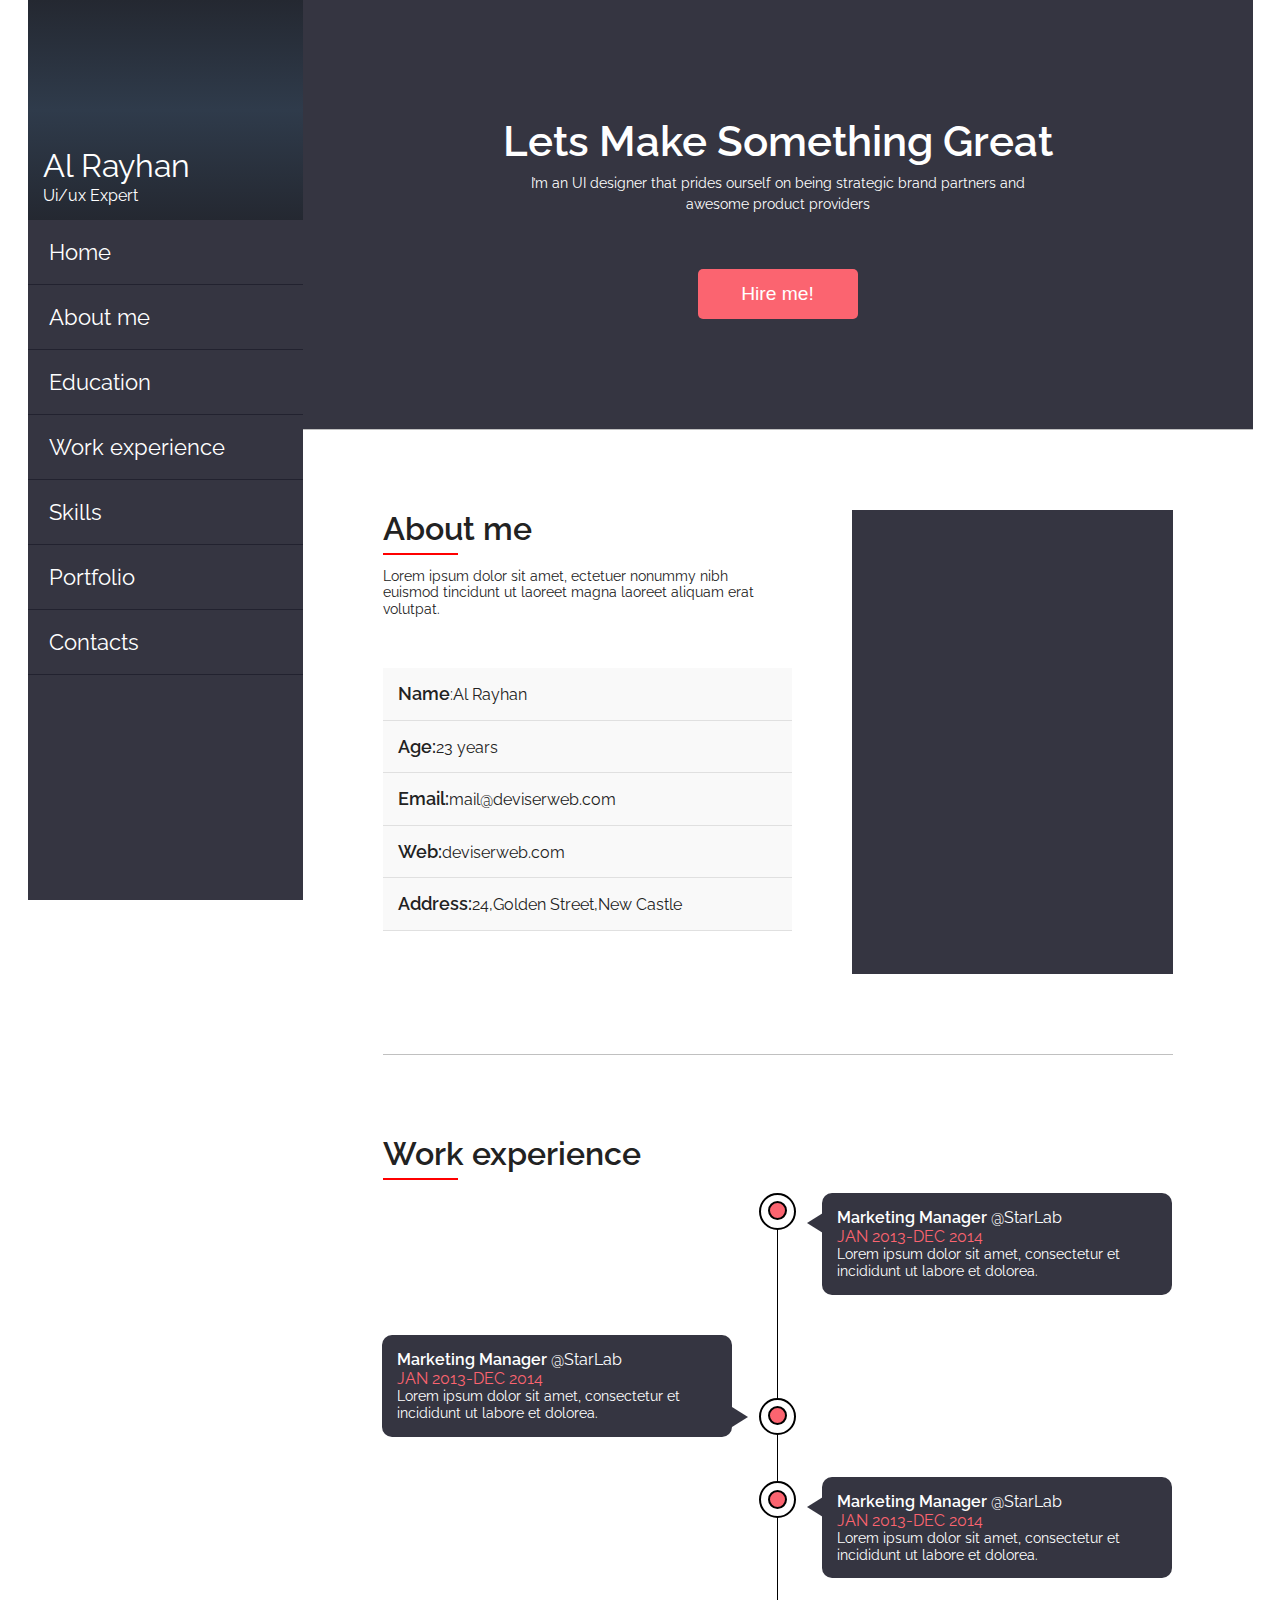
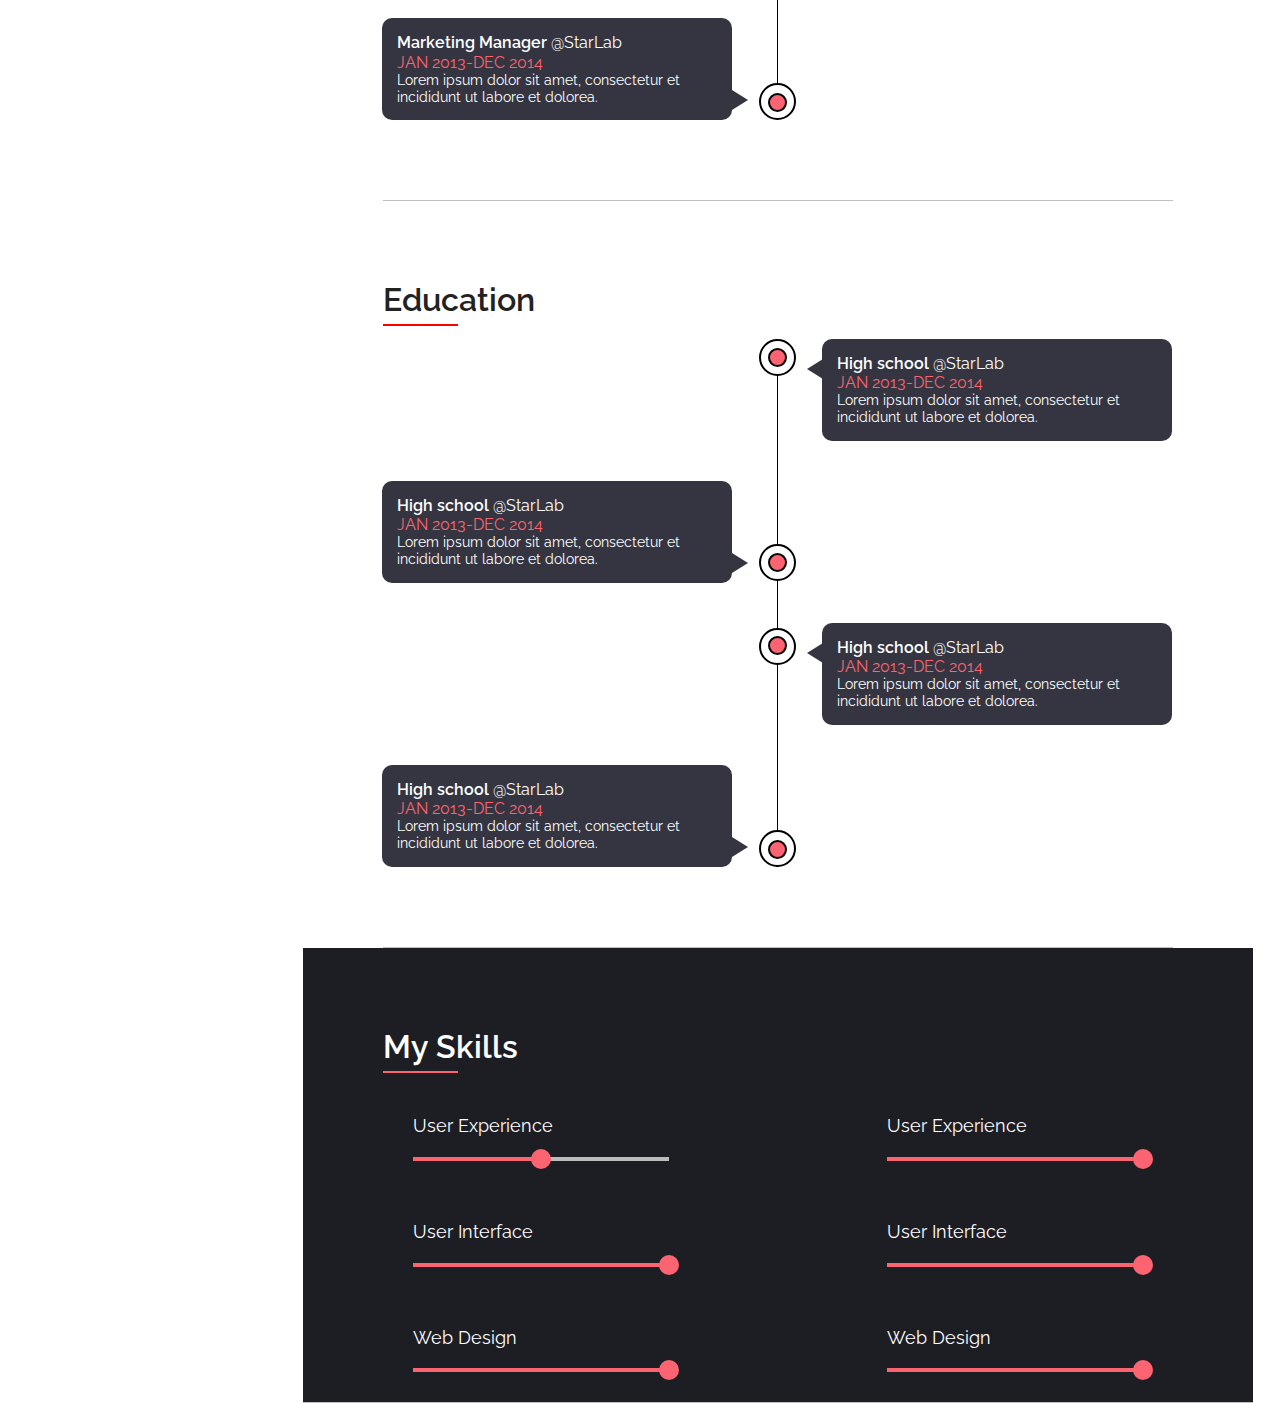
==== commit e2b4d836: "add skills block" ====
--- a/index.html
+++ b/index.html
@@ -54,7 +54,7 @@
             </div>
         </section>
 </div>
-        <section class="timeline blocks-tittle main-content__width">
+        <section class="timeline blocks-tittle">
             <div class="heading">
                 <h1><span>Work</span> experience</h1> <br>
             </div>
@@ -89,20 +89,79 @@
                 </li>
             </ul>
         </section>
-        <section class="work-experience blocks-tittle">
+        <section class="timeline blocks-tittle">
             <div class="heading">
+                <h1><span>Educ</span>ation</h1> <br>
+            </div>
+            <ul class="timeline-ul">
+                <li class="timeline-li timeline-li-odd_first">
+                    <div class="timeline-li__text timeline-li__text-odd-popover">
+                        <p><span class="odd">High school</span> @StarLab</p>
+                        <p class="timeline-li__text-pink">jan 2013-dec 2014</p>
+                        <p class="timeline-li__text-size">Lorem ipsum dolor sit amet, consectetur et incididunt ut labore et dolorea.</p>
+                    </div>
+                </li>
+                <li class="timeline-li timeline-li-even_center">
+                    <div class="timeline-li__text timeline-li__text-even-popover">
+                        <p><span class="even_center">High school</span> @StarLab</p>
+                        <p class="timeline-li__text-pink">jan 2013-dec 2014</p>
+                        <p class="timeline-li__text-size">Lorem ipsum dolor sit amet, consectetur et incididunt ut labore et dolorea.</p>
+                    </div>
+                </li>
+                <li class="timeline-li timeline-li-odd_center">
+                    <div class="timeline-li__text timeline-li__text-odd-popover">
+                        <p><span class="odd_center">High school</span> @StarLab</p>
+                        <p class="timeline-li__text-pink">jan 2013-dec 2014</p>
+                        <p class="timeline-li__text-size">Lorem ipsum dolor sit amet, consectetur et incididunt ut labore et dolorea.</p>
+                    </div>
+                </li>
+                <li class="timeline-li timeline-li-even_last">
+                    <div class="timeline-li__text timeline-li__text-even-popover">
+                        <p><span class="even">High school</span> @StarLab</p>
+                        <p class="timeline-li__text-pink">jan 2013-dec 2014</p>
+                        <p class="timeline-li__text-size">Lorem ipsum dolor sit amet, consectetur et incididunt ut labore et dolorea.</p>
+                    </div>
+                </li>
+            </ul>
+        </section>
+        <section class="my-skills blocks-tittle blocks-tittle_alternative main-content__width">
+            <div class="heading heading-alternative">
                 <h1><span>My Sk</span>ills</h1> <br>
             </div>
             <div class="skills">
-                <div class="skills__left-side">
-                    <div>lll</div>
-                    <div>lll</div>
-                    <div>lll</div>
+                <div class="skills__sidebar skills__sidebar_left">
+                    <div class="skills__sidebar-title"><h1>User Experience</h1>
+                    <div class="skills__sidebar-bar">
+                        <div class="skills__sidebar-bar_percent skills__sidebar-bar_percent-value"></div>
+                    </div>
+                    </div>
+                    <div class="skills__sidebar-title"><h1>User Interface</h1>
+                        <div class="skills__sidebar-bar">
+                            <div class="skills__sidebar-bar_percent"></div>
+                        </div>
+                    </div>
+                    <div class="skills__sidebar-title"><h1>Web Design</h1>
+                        <div class="skills__sidebar-bar">
+                            <div class="skills__sidebar-bar_percent"></div>
+                        </div>
+                    </div>
                 </div>
-                <div class="skills__right-side">
-                    <div>rrr</div>
-                    <div>rrr</div>
-                    <div>rrr</div>
+                <div class="skills__sidebar skills__sidebar_right">
+                    <div class="skills__sidebar-title"><h1>User Experience</h1>
+                        <div class="skills__sidebar-bar">
+                            <div class="skills__sidebar-bar_percent"></div>
+                        </div>
+                    </div>
+                    <div class="skills__sidebar-title"><h1>User Interface</h1>
+                        <div class="skills__sidebar-bar">
+                            <div class="skills__sidebar-bar_percent"></div>
+                        </div>
+                    </div>
+                    <div class="skills__sidebar-title"><h1>Web Design</h1>
+                        <div class="skills__sidebar-bar">
+                            <div class="skills__sidebar-bar_percent"></div>
+                        </div>
+                    </div>
                 </div>
             </div>
         </section>
--- a/style_resume-home.css
+++ b/style_resume-home.css
@@ -382,8 +382,8 @@
   max-width: 950px;
   width: 100%;
   display: flex;
+  border-bottom: 1px solid #c0c0c0;
   padding-bottom: 80px;
-  border-bottom: 1px solid #e0e0e0;
 }
 
 .chanel__bottom {
@@ -500,6 +500,7 @@
   padding: 80px;
   padding-bottom: 0;
   line-height: 1.2;
+  display: block;
 }
 .blocks-tittle .heading h1 {
   font-size: 2em;
@@ -519,6 +520,9 @@
 
 .timeline {
   display: block;
+}
+.timeline .timeline-ul {
+  border-bottom: 1px solid #c0c0c0;
   padding-bottom: 80px;
 }
 .timeline .timeline-ul li:last-child {
@@ -653,12 +657,59 @@
   width: 350px;
 }
 
-.skills {
+.blocks-tittle_alternative {
+  background: #1d1d24;
+  color: #fff;
+}
+
+.my-skills .heading-alternative span::before {
+  background: #fb6470;
+}
+.my-skills .skills {
   display: flex;
   justify-content: space-between;
-}
-.skills div {
-  padding: 15px;
+  font-size: 1.125em;
+}
+.my-skills .skills .skills__sidebar_left {
+  width: 40%;
+}
+.my-skills .skills .skills__sidebar_left .skills__sidebar-title {
+  padding: 30px;
+}
+.my-skills .skills .skills__sidebar_left .skills__sidebar-title h1 {
+  padding-bottom: 20px;
+}
+.my-skills .skills .skills__sidebar_right {
+  width: 40%;
+}
+.my-skills .skills .skills__sidebar_right .skills__sidebar-title {
+  padding: 30px;
+}
+.my-skills .skills .skills__sidebar_right .skills__sidebar-title h1 {
+  padding-bottom: 20px;
+}
+.my-skills .skills__sidebar-bar {
+  width: 100%;
+  background: #bcbcbe;
+  height: 4px;
+}
+.my-skills .skills__sidebar-bar_percent {
+  background: #fb6470;
+  height: 4px;
+  position: relative;
+}
+.my-skills .skills__sidebar-bar_percent-value {
+  width: 50%;
+}
+.my-skills .skills__sidebar-bar_percent::after {
+  content: "";
+  position: absolute;
+  right: -10px;
+  top: -8px;
+  width: 20px;
+  height: 20px;
+  border-radius: 50%;
+  background: #fb6470;
 }
 
 /*# sourceMappingURL=style_resume-home.css.map */
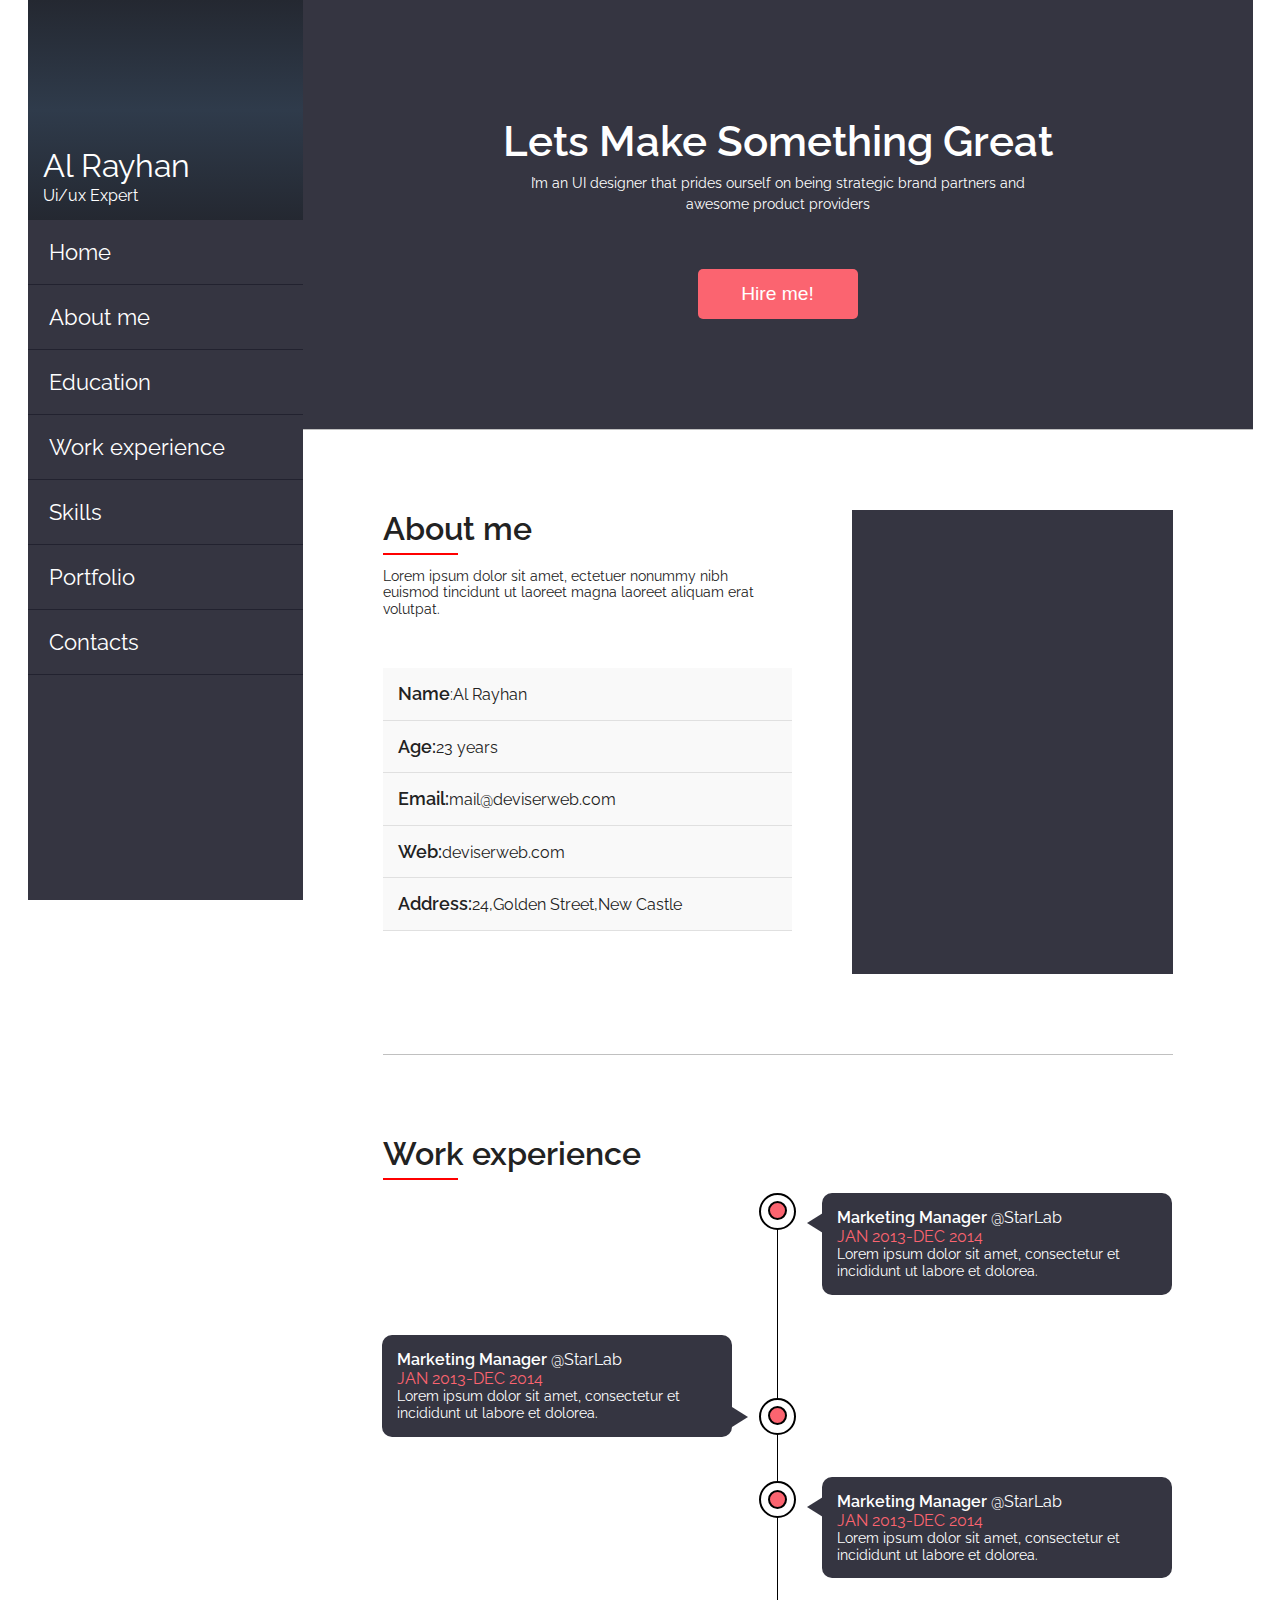
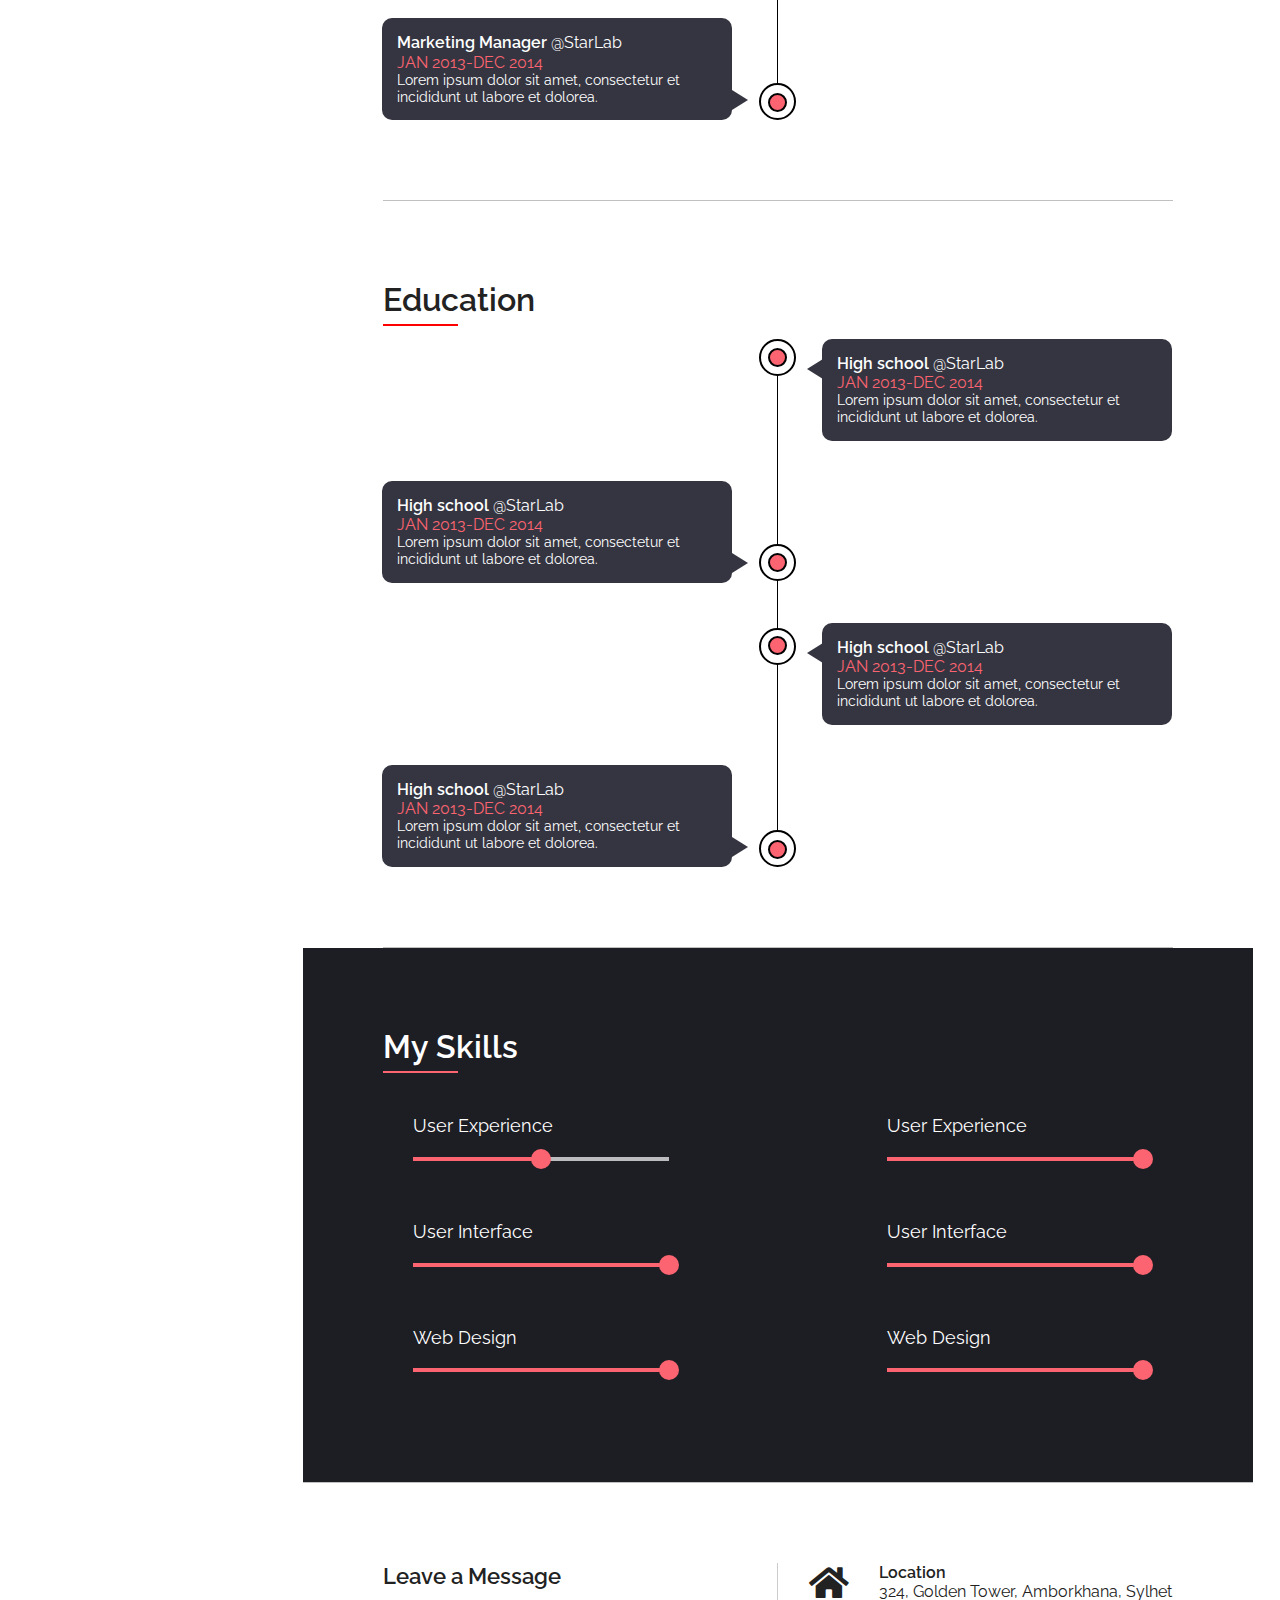
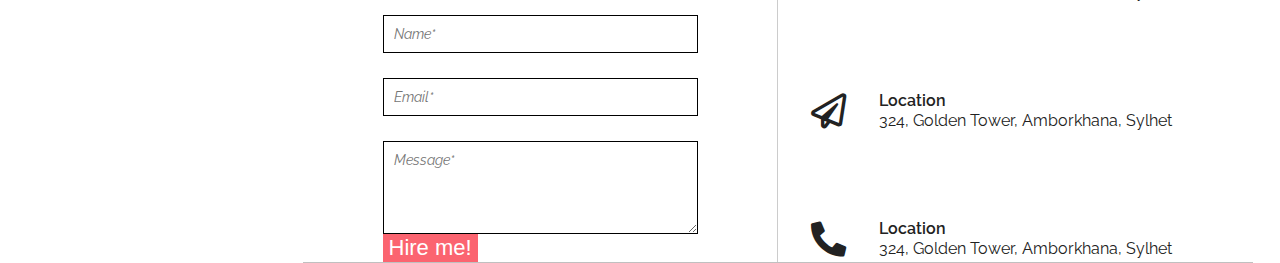
==== commit c43fe355: "file forms add" ====
--- a/index.html
+++ b/index.html
@@ -165,6 +165,42 @@
                 </div>
             </div>
         </section>
+        <section class="blocks-tittle main-content__width">
+            <div class="communication">
+                <div class="communication__sidebar communication__sidebar_left">
+                    <div class="communication__sidebar-title"><span>Leave a Message</span></div>
+                    <form class="communication__sidebar-placeholder" action="" method="post">
+                        <input type="text" placeholder="Name*">
+                        <input type="email" placeholder="Email*">
+                        <textarea placeholder="Message*"></textarea>
+                        <button class="communication__sidebar-button">Hire me!</button>
+                    </form>
+                </div>
+                <div class="communication__sidebar communication__sidebar_right">
+                    <div class="communication__sidebar-block">
+                    <div class="communication__sidebar-icon"><i class="fas fa-home"></i> </div>
+                    <div class="communication__sidebar-information">
+                        <div class="communication__sidebar-title">Location</div>
+                        <div class="communication__sidebar-title-value">324, Golden Tower, Amborkhana, Sylhet</div>
+                    </div>
+                    </div>
+                    <div class="communication__sidebar-block">
+                        <div class="communication__sidebar-icon"><i class="far fa-paper-plane"></i> </div>
+                        <div class="communication__sidebar-information">
+                            <div class="communication__sidebar-title">Location</div>
+                            <div class="communication__sidebar-title-value">324, Golden Tower, Amborkhana, Sylhet</div>
+                        </div>
+                    </div>
+                    <div class="communication__sidebar-block">
+                        <div class="communication__sidebar-icon"><i class="fas fa-phone-alt"></i> </div>
+                        <div class="communication__sidebar-information">
+                            <div class="communication__sidebar-title">Location</div>
+                            <div class="communication__sidebar-title-value">324, Golden Tower, Amborkhana, Sylhet</div>
+                        </div>
+                    </div>
+                </div>
+            </div>
+        </section>
     </main>
 </div>
 </body>
--- a/style_resume-home.css
+++ b/style_resume-home.css
@@ -10,7 +10,7 @@
 article, aside, canvas, details, embed,
 figure, figcaption, footer, header, hgroup,
 menu, nav, output, ruby, section, summary,
-time, mark, audio, video {
+time, mark, audio, video, input, textarea {
   margin: 0;
   padding: 0;
   border: 0;
@@ -669,6 +669,7 @@
   display: flex;
   justify-content: space-between;
   font-size: 1.125em;
+  padding-bottom: 80px;
 }
 .my-skills .skills .skills__sidebar_left {
   width: 40%;
@@ -712,4 +713,53 @@
   background: #fb6470;
 }
 
+.communication {
+  display: flex;
+}
+.communication__sidebar {
+  display: flex;
+  width: 110%;
+  flex-direction: column;
+}
+.communication__sidebar-icon {
+  top: 0;
+  left: 0;
+  right: 0;
+  margin: auto;
+  font-size: 2.2em;
+}
+.communication__sidebar-block {
+  display: flex;
+}
+.communication__sidebar-title {
+  font-weight: 600;
+}
+.communication__sidebar-button {
+  color: #fff;
+  background: #fb6470;
+  border: none;
+  font-size: 1.375em;
+}
+.communication__sidebar_left {
+  border-right: 1px solid #ccc;
+  height: 100%;
+}
+.communication__sidebar_left input, .communication__sidebar_left textarea {
+  padding: 10px;
+  font-size: 0.875em;
+  font-style: italic;
+  width: 80%;
+  border: 1px solid #000;
+  margin-top: 25px;
+}
+.communication__sidebar_left textarea {
+  height: 93px;
+}
+.communication__sidebar_left .communication__sidebar-title {
+  font-size: 1.375em;
+}
+.communication__sidebar_right {
+  justify-content: space-between;
+}
+
 /*# sourceMappingURL=style_resume-home.css.map */
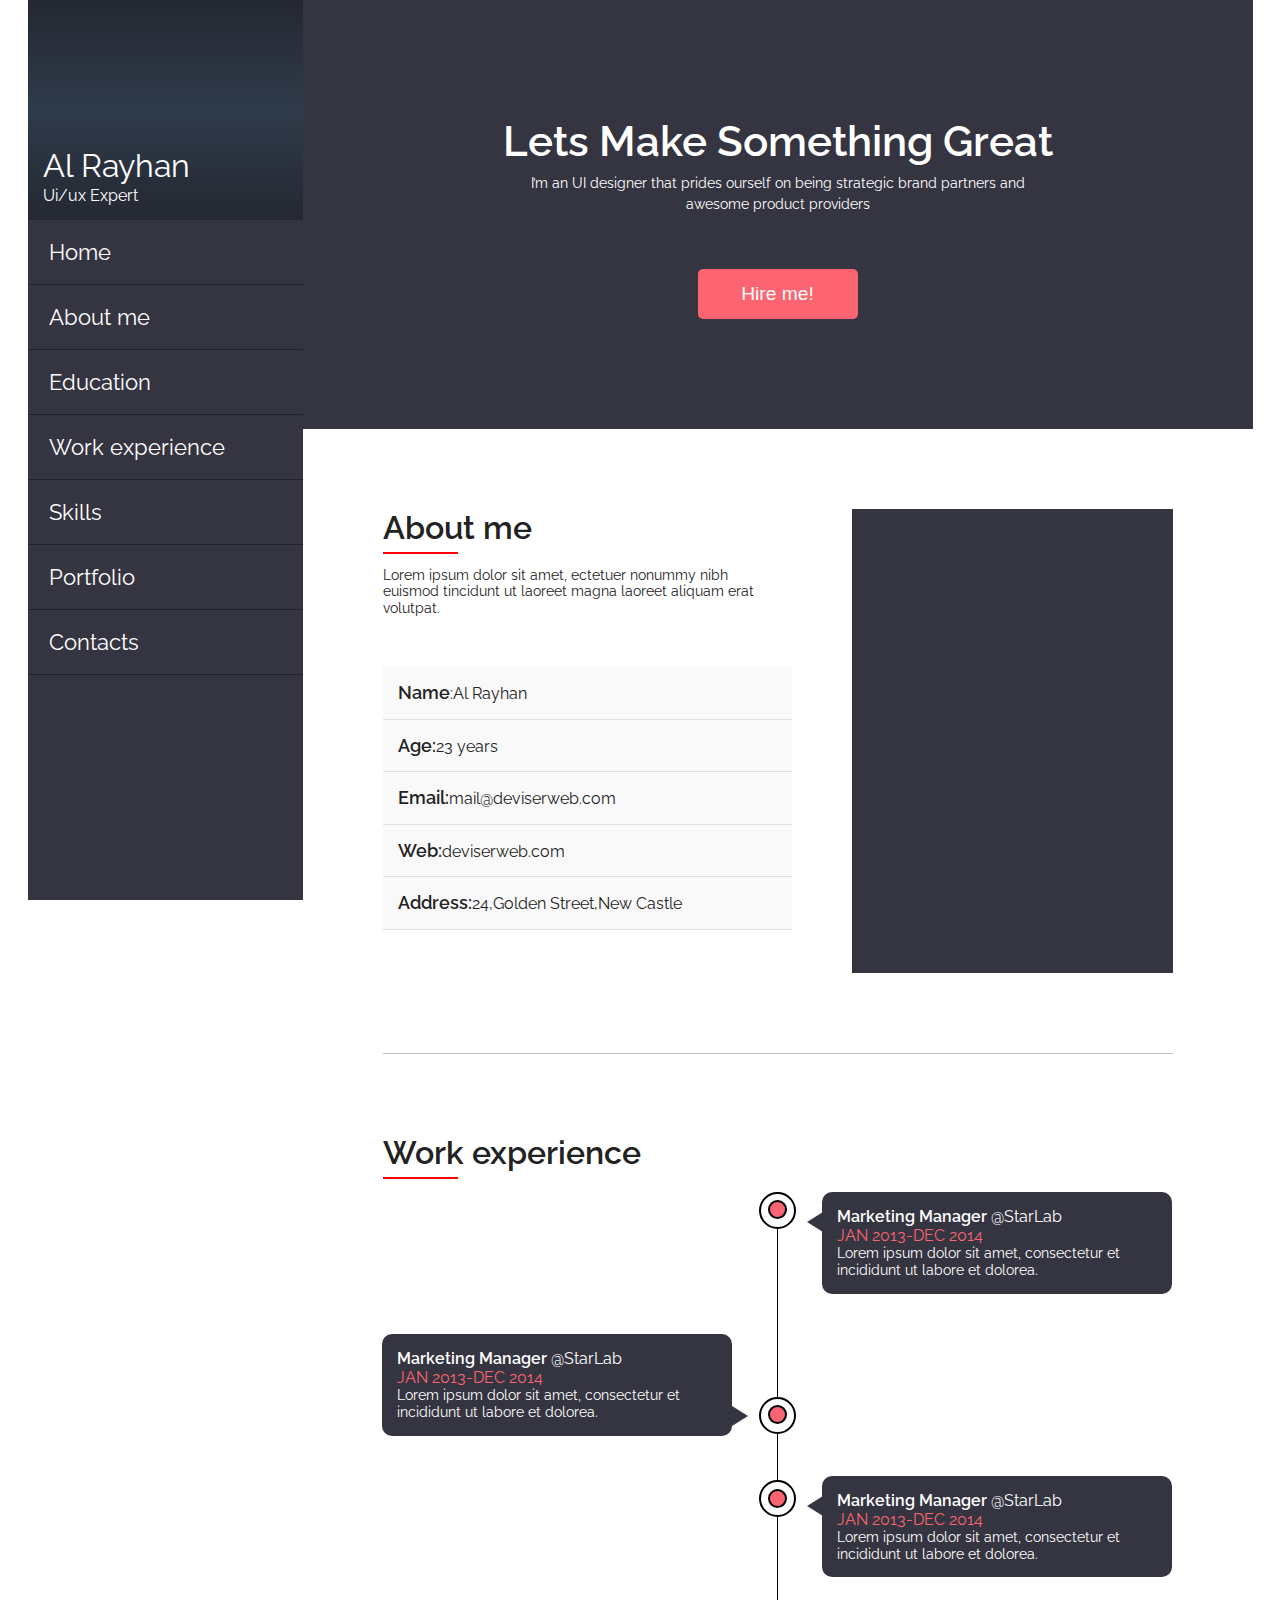
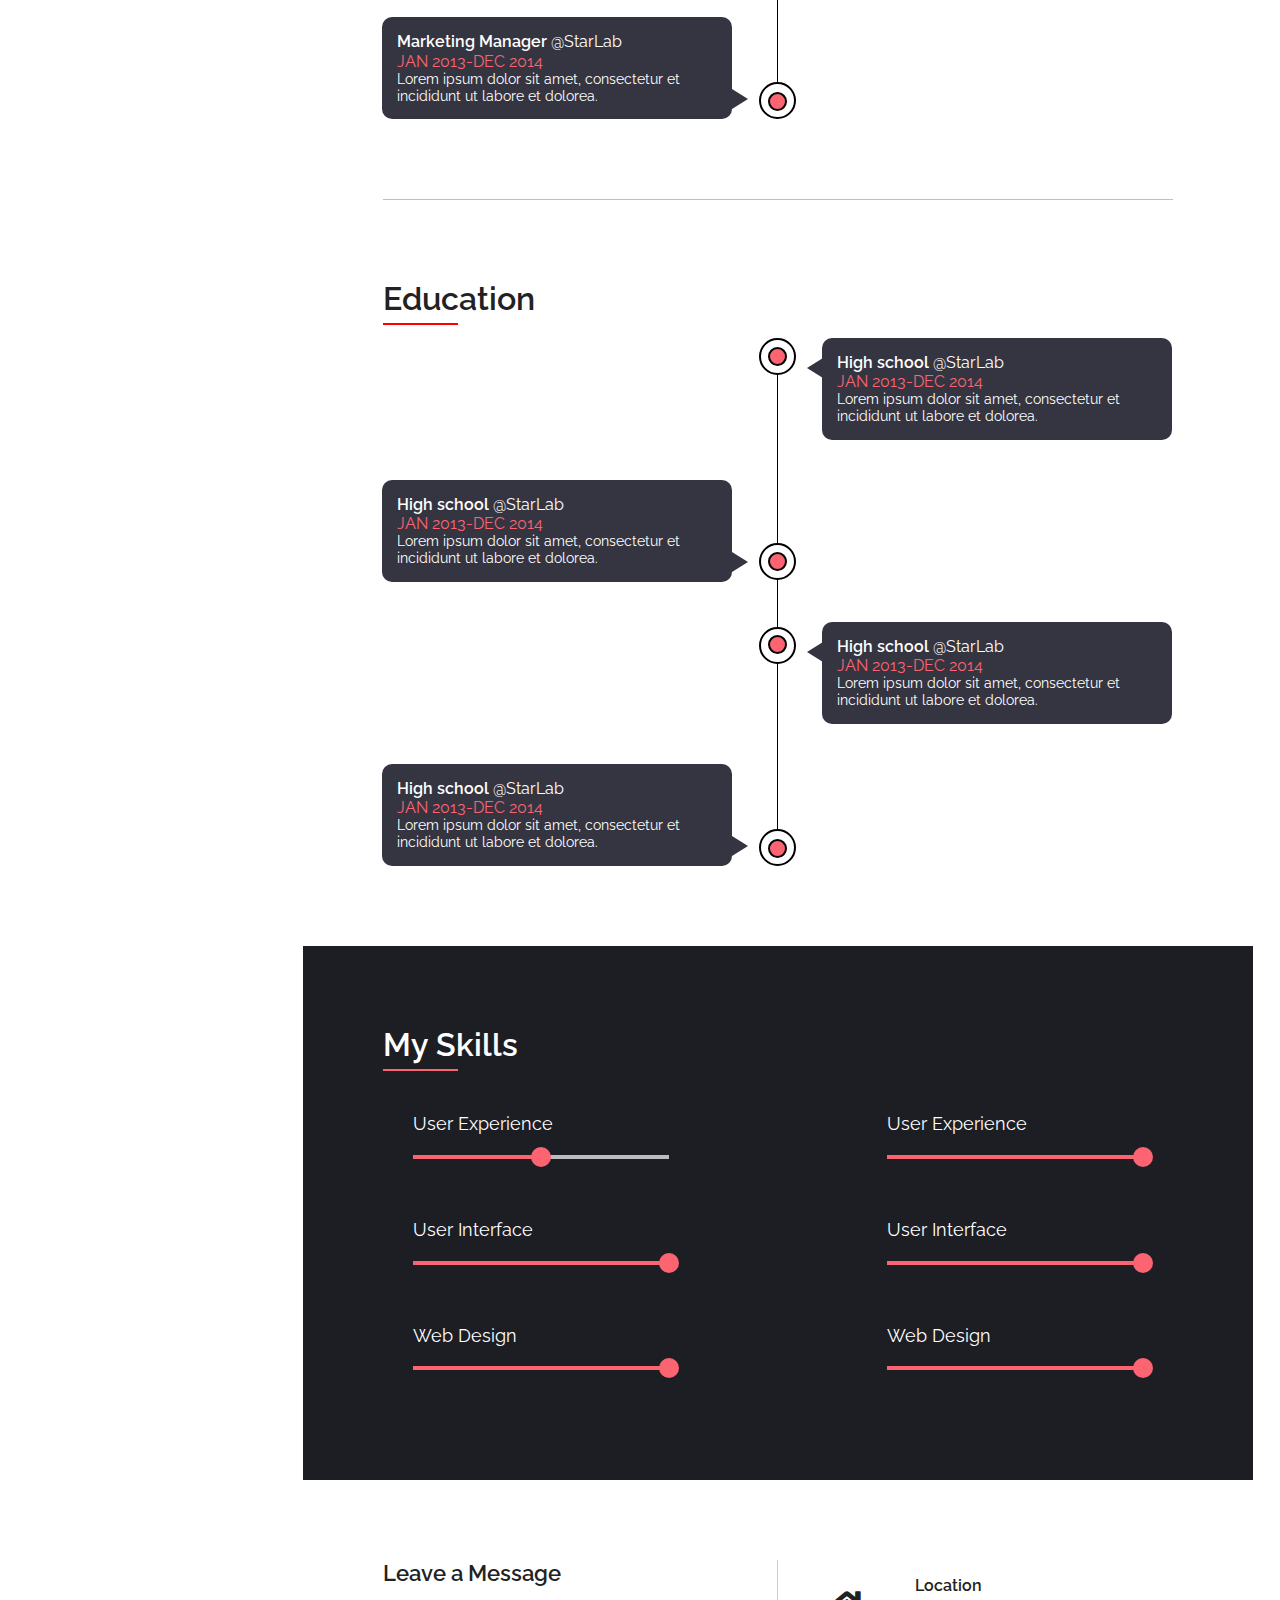
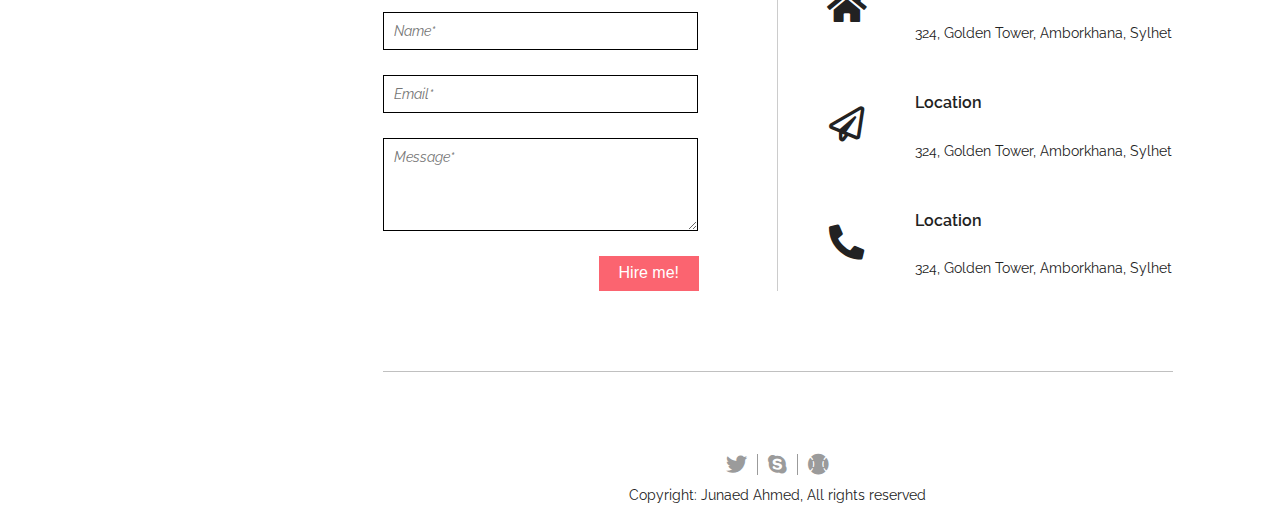
==== commit 6e0507a1: "commit" ====
--- a/index.html
+++ b/index.html
@@ -35,7 +35,7 @@
             </div>
         </div>
 <div class="introducing">
-        <section class="main-content__width">
+        <section class="main-content__width intro-welcome">
             <div class="introducing__left-side">
                 <div class="heading">
                     <h1><span>Abou</span>t me</h1> <br>
@@ -93,7 +93,7 @@
             <div class="heading">
                 <h1><span>Educ</span>ation</h1> <br>
             </div>
-            <ul class="timeline-ul">
+            <ul class="timeline-ul timeline-ul-noborder">
                 <li class="timeline-li timeline-li-odd_first">
                     <div class="timeline-li__text timeline-li__text-odd-popover">
                         <p><span class="odd">High school</span> @StarLab</p>
@@ -201,6 +201,14 @@
                 </div>
             </div>
         </section>
+        <footer class="blocks-tittle nopadding">
+            <div class="social-links">
+                <div class="social-links-twitter"><a><i class="fab fa-twitter"></i></a></div>
+                <div class="social-links-skype"><a><i class="fab fa-skype"></i></a></div>
+                <div class="social-links-ball"><a><i class="fas fa-baseball-ball"></i></a></div>
+            </div>
+            <div class="social-links-copyright"><span>Copyright: Junaed Ahmed, All rights reserved</span></div>
+        </footer>
     </main>
 </div>
 </body>
--- a/style_resume-home.css
+++ b/style_resume-home.css
@@ -307,6 +307,10 @@
  * 1. Remove default vertical scrollbar in IE 6/7/8/9.
  * 2. Improve readability and alignment in all browsers.
  */
+a {
+  cursor: pointer;
+}
+
 textarea {
   overflow: auto;
   /* 1 */
@@ -382,8 +386,6 @@
   max-width: 950px;
   width: 100%;
   display: flex;
-  border-bottom: 1px solid #c0c0c0;
-  padding-bottom: 80px;
 }
 
 .chanel__bottom {
@@ -415,6 +417,11 @@
   font-weight: 600;
 }
 
+.intro-welcome {
+  border-bottom: 1px solid #c0c0c0;
+  padding-bottom: 80px;
+}
+
 .left-sidebar {
   position: fixed;
   width: 100%;
@@ -463,6 +470,7 @@
   padding: 80px;
   padding-bottom: 0;
   line-height: 1.2;
+  max-width: 950px;
 }
 .introducing .introducing__left-side {
   padding-right: 60px;
@@ -500,6 +508,7 @@
   padding: 80px;
   padding-bottom: 0;
   line-height: 1.2;
+  max-width: 950px;
   display: block;
 }
 .blocks-tittle .heading h1 {
@@ -524,6 +533,9 @@
 .timeline .timeline-ul {
   border-bottom: 1px solid #c0c0c0;
   padding-bottom: 80px;
+}
+.timeline .timeline-ul-noborder {
+  border-bottom: none;
 }
 .timeline .timeline-ul li:last-child {
   padding-bottom: 0;
@@ -715,6 +727,8 @@
 
 .communication {
   display: flex;
+  border-bottom: 1px solid #c0c0c0;
+  padding-bottom: 80px;
 }
 .communication__sidebar {
   display: flex;
@@ -734,11 +748,26 @@
 .communication__sidebar-title {
   font-weight: 600;
 }
+.communication__sidebar-title-value {
+  font-size: 0.875em;
+}
 .communication__sidebar-button {
   color: #fff;
   background: #fb6470;
   border: none;
-  font-size: 1.375em;
+  font-size: 1em;
+  height: 35px;
+  width: 100px;
+  align-self: flex-end;
+  margin-right: 78px;
+  margin-top: 25px;
+}
+.communication__sidebar-information {
+  line-height: 3.2;
+}
+.communication__sidebar-placeholder {
+  display: flex;
+  flex-direction: column;
 }
 .communication__sidebar_left {
   border-right: 1px solid #ccc;
@@ -762,4 +791,51 @@
   justify-content: space-between;
 }
 
+footer .blocks-tittle {
+  padding-top: 30px;
+}
+footer .social-links {
+  display: flex;
+  justify-content: center;
+  margin-bottom: 10px;
+}
+footer .social-links-copyright {
+  display: flex;
+  justify-content: center;
+  font-size: 0.875em;
+  margin-bottom: 25px;
+}
+footer .social-links-twitter {
+  font-size: 1.325em;
+  color: #9b9b9b;
+}
+footer .social-links-twitter i {
+  padding: 0 10px;
+  border-right: 1px solid #9b9b9b;
+}
+footer .social-links-twitter a:hover {
+  color: #69d4d8;
+}
+footer .social-links-skype {
+  font-size: 1.325em;
+  color: #9b9b9b;
+}
+footer .social-links-skype i {
+  padding: 0 10px;
+  border-right: 1px solid #9b9b9b;
+}
+footer .social-links-skype a:hover {
+  color: #00AFF0;
+}
+footer .social-links-ball {
+  font-size: 1.325em;
+  color: #9b9b9b;
+}
+footer .social-links-ball i {
+  padding: 0 10px;
+}
+footer .social-links-ball a:hover {
+  color: #FFA601;
+}
+
 /*# sourceMappingURL=style_resume-home.css.map */
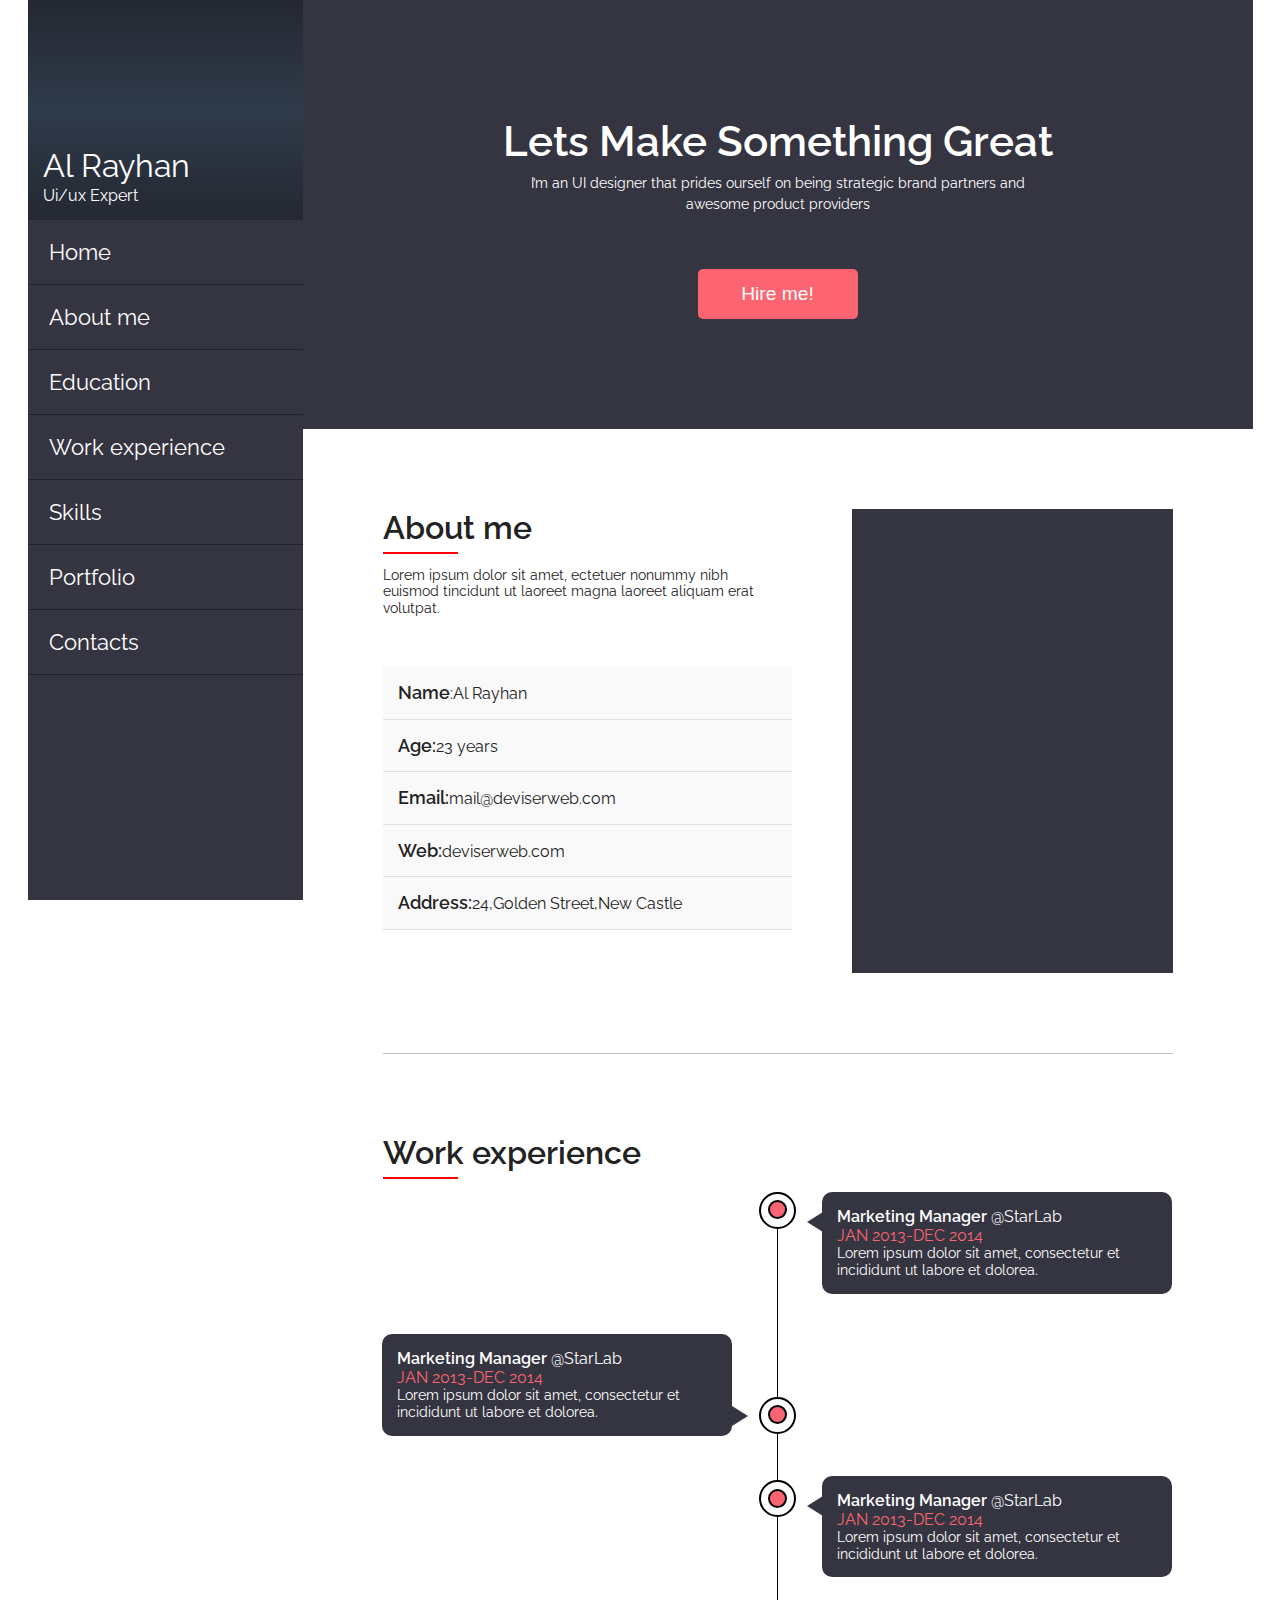
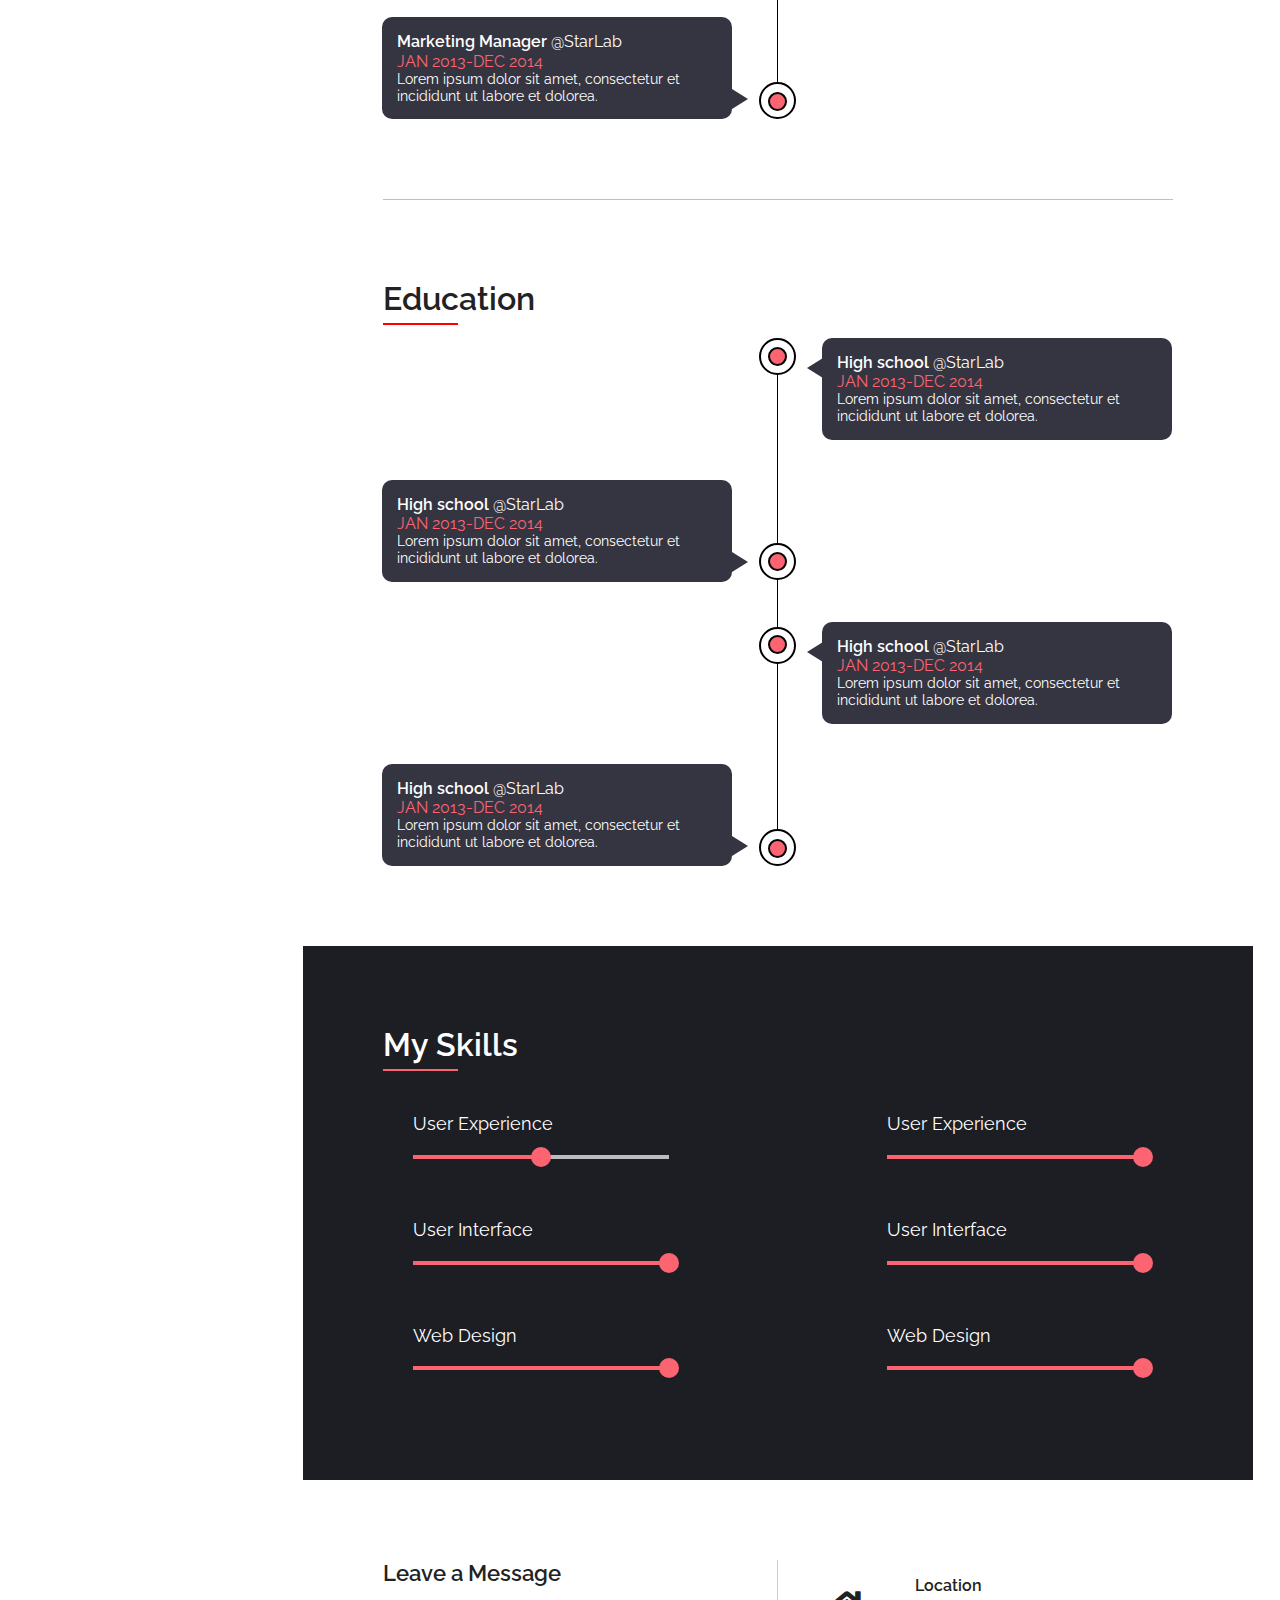
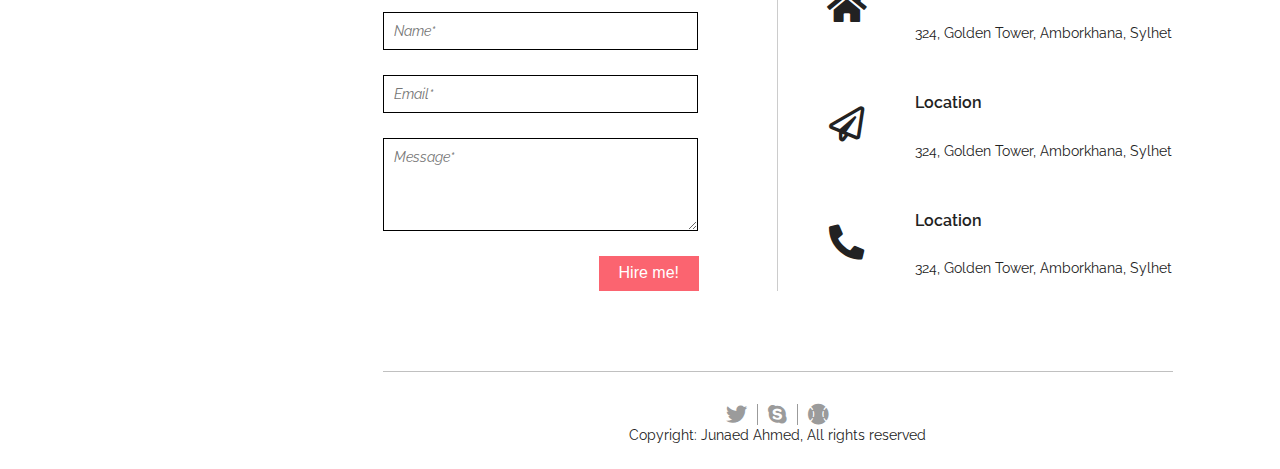
==== commit ea95bb18: "hyperlinks added" ====
--- a/index.html
+++ b/index.html
@@ -18,12 +18,12 @@
         </div>
             <ul class="left-sidebar__navigation">
                 <li><a href="">Home</a> </li>
-                <li><a href="">About me</a> </li>
-                <li><a href="">Education</a> </li>
-                <li><a href="">Work experience</a> </li>
-                <li><a href="">Skills</a> </li>
+                <li><a href="#about-me">About me</a> </li>
+                <li><a href="#education">Education</a> </li>
+                <li><a href="#work-experience">Work experience</a> </li>
+                <li><a href="#my-skill">Skills</a> </li>
                 <li><a href="">Portfolio</a> </li>
-                <li><a href="">Contacts</a> </li>
+                <li><a href="#contacts">Contacts</a> </li>
             </ul>
     </aside>
     <main class="full-width column">
@@ -38,7 +38,7 @@
         <section class="main-content__width intro-welcome">
             <div class="introducing__left-side">
                 <div class="heading">
-                    <h1><span>Abou</span>t me</h1> <br>
+                    <a name="about-me"><h1><span>Abou</span>t me</h1> <br></a>
                     <p>Lorem ipsum dolor sit amet, ectetuer nonummy nibh <br> euismod tincidunt ut laoreet  magna  laoreet  aliquam erat volutpat.</p>
                 </div>
                 <ul class="profile__list">
@@ -56,7 +56,7 @@
 </div>
         <section class="timeline blocks-tittle">
             <div class="heading">
-                <h1><span>Work</span> experience</h1> <br>
+                <a name="work-experience"> <h1><span>Work</span> experience</h1> <br></a>
             </div>
             <ul class="timeline-ul">
                 <li class="timeline-li timeline-li-odd_first">
@@ -91,7 +91,7 @@
         </section>
         <section class="timeline blocks-tittle">
             <div class="heading">
-                <h1><span>Educ</span>ation</h1> <br>
+                <a name="education"> <h1><span>Educ</span>ation</h1> <br></a>
             </div>
             <ul class="timeline-ul timeline-ul-noborder">
                 <li class="timeline-li timeline-li-odd_first">
@@ -126,7 +126,7 @@
         </section>
         <section class="my-skills blocks-tittle blocks-tittle_alternative main-content__width">
             <div class="heading heading-alternative">
-                <h1><span>My Sk</span>ills</h1> <br>
+                <a name="my-skill"> <h1><span>My Sk</span>ills</h1> <br></a>
             </div>
             <div class="skills">
                 <div class="skills__sidebar skills__sidebar_left">
@@ -201,8 +201,8 @@
                 </div>
             </div>
         </section>
-        <footer class="blocks-tittle nopadding">
-            <div class="social-links">
+        <footer class="blocks-tittle pad">
+            <div class="social-links"><a name="contacts"></a>
                 <div class="social-links-twitter"><a><i class="fab fa-twitter"></i></a></div>
                 <div class="social-links-skype"><a><i class="fab fa-skype"></i></a></div>
                 <div class="social-links-ball"><a><i class="fas fa-baseball-ball"></i></a></div>
--- a/style_resume-home.css
+++ b/style_resume-home.css
@@ -791,13 +791,13 @@
   justify-content: space-between;
 }
 
-footer .blocks-tittle {
+.pad {
   padding-top: 30px;
 }
+
 footer .social-links {
   display: flex;
   justify-content: center;
-  margin-bottom: 10px;
 }
 footer .social-links-copyright {
   display: flex;
